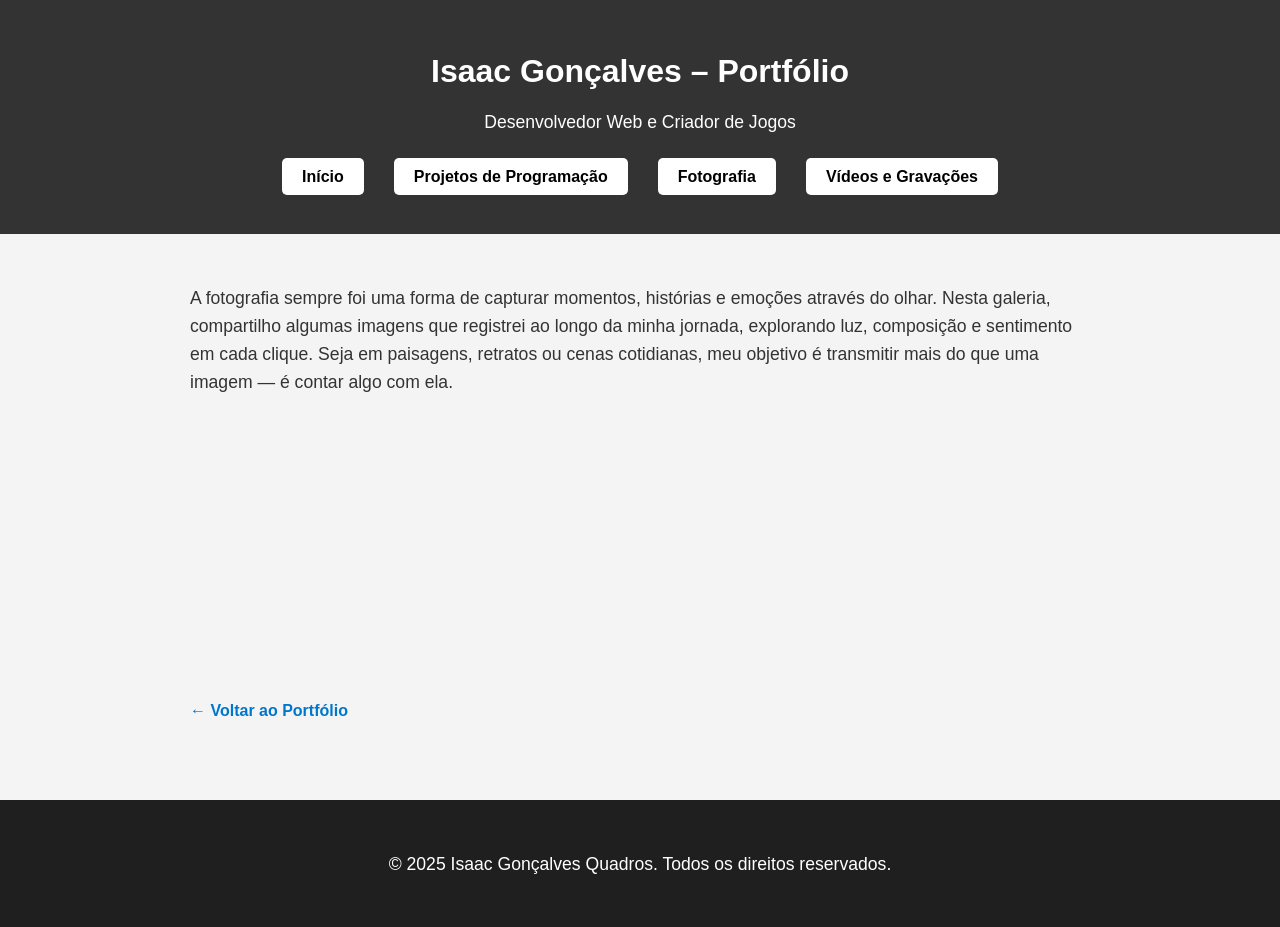
==== html/fotos.html @ 185bc7bd "Add files via upload" ====
<!DOCTYPE html>
<html lang="pt-BR">
  <head>
    <meta charset="UTF-8" />
    <meta name="viewport" content="width=device-width, initial-scale=1.0" />
    <title>Portfólio de Isaac Gonçalves Quadros</title>
    <style>
      body {
        font-family: "Segoe UI", sans-serif;
        background-color: #f4f4f4;
        color: #333;
        margin: 0;
        padding: 0;
      }
      header {
        background-color: #333;
        color: #fff;
        padding: 2rem;
        text-align: center;
      }
      nav ul {
        list-style: none;
        display: flex;
        justify-content: center;
        gap: 30px;
        padding: 0;
        margin-top: 2rem;
      }

      nav ul li {
        display: inline;
      }

      nav a {
        text-decoration: none;
        color: #000000;
        background-color: #ffffff;
        font-weight: bold;
        padding: 10px 20px;
        border-radius: 5px;
        transition: background-color 0.3s ease;
      }

      nav a:hover {
        background-color: #353636;
        color: #ffffff;
        font-weight: bold;
      }

      section {
        max-width: 900px;
        margin: 2rem auto;
        padding: 1rem;
        background: #fff;
        border-radius: 10px;
        box-shadow: 0 0 10px rgba(0, 0, 0, 0.1);
      }
      h2 {
        color: #444;
        border-bottom: 2px solid #ccc;
        padding-bottom: 0.5rem;
      }
      .projeto {
        margin-bottom: 2rem;
      }
      .projeto h3 {
        margin-bottom: 0.3rem;
      }
      .projeto p {
        margin-top: 0;
      }
      main {
        max-width: 900px;
        margin: auto;
        padding: 2rem;
      }

      h1 {
        font-size: 2rem;
        margin-bottom: 1rem;
      }

      .galeria {
        display: flex;
        flex-wrap: wrap;
        gap: 1rem;
      }

      .galeria img {
        width: 100%;
        max-width: 420px;
        max-height: 280px;
        border-radius: 10px;
        box-shadow: 0 4px 8px rgba(0, 0, 0, 0.1);
      }

      p {
        font-size: 1.1rem;
        line-height: 1.6;
      }

      a.voltar {
        display: inline-block;
        margin-top: 2rem;
        text-decoration: none;
        color: #0077cc;
        font-weight: bold;
      }

      .foto-ampliavel {
        max-width: 100%;
        cursor: pointer;
        border-radius: 8px;
        transition: transform 0.2s ease;
      }

      .foto-ampliavel:hover {
        transform: scale(1.03);
      }

      #overlay {
        display: none;
        position: fixed;
        top: 0;
        left: 0;
        width: 100vw;
        height: 100vh;
        background-color: rgba(0, 0, 0, 0.9);
        justify-content: center;
        align-items: center;
        z-index: 9999;
      }

      #overlay img {
        max-width: 90%;
        max-height: 90%;
        border-radius: 10px;
        box-shadow: 0 0 20px rgba(0, 0, 0, 0.5);
        cursor: pointer;
      }

      footer {
        text-align: center;
        padding: 2rem;
        background-color: #1f1f1f;
        color: white;
        margin-top: 3rem;
      }
      a {
        color: #0077cc;
        text-decoration: none;
      }
    </style>
  </head>
  <body>
    <header>
      <h1>Isaac Gonçalves – Portfólio</h1>
      <p>Desenvolvedor Web e Criador de Jogos</p>
      <nav>
        <ul>
          <li><a href="../index.html">Início</a></li>
          <li><a href="./projetos.html">Projetos de Programação</a></li>
          <li><a href="./fotos.html">Fotografia</a></li>
          <li><a href="./videos.html">Vídeos e Gravações</a></li>
        </ul>
      </nav>
    </header>

    <main>
      <p>
        A fotografia sempre foi uma forma de capturar momentos, histórias e
        emoções através do olhar. Nesta galeria, compartilho algumas imagens que
        registrei ao longo da minha jornada, explorando luz, composição e
        sentimento em cada clique. Seja em paisagens, retratos ou cenas
        cotidianas, meu objetivo é transmitir mais do que uma imagem — é contar
        algo com ela.
      </p>

      <div class="galeria">
        <img src="../img/tlu_1.png" alt="" class="foto-ampliavel" />
        <img src="../img/tlu_2.png" alt="" class="foto-ampliavel" />
        <img src="../img/tlu_3.png" alt="" class="foto-ampliavel" />
        <img src="../img/tlu_4.png" alt="" class="foto-ampliavel" />
        <img src="../img/tlu_5.png" alt="" class="foto-ampliavel" />
        <img src="../img/tlu_6.png" alt="" class="foto-ampliavel" />
        <img src="../img/tlu_7.png" alt="" class="foto-ampliavel" />
        <img src="../img/tlu_8.png" alt="" class="foto-ampliavel" />
        <img src="../img/tlu_9.png" alt="" class="foto-ampliavel" />
        <img src="../img/tlu_10.png" alt="" class="foto-ampliavel" />
        <img src="../img/tlu_11.png" alt="" class="foto-ampliavel" />
        <img src="../img/tlu_12.png" alt="" class="foto-ampliavel" />
        <img src="../img/livre_1.png" alt="" class="foto-ampliavel" />
        <img src="../img/livre_2.jpg" alt="" class="foto-ampliavel" />
        <img src="../img/livre_3.jpg" alt="" class="foto-ampliavel" />
        <img src="../img/livre_4.jpg" alt="" class="foto-ampliavel" />
        <img src="../img/livre_5.jpg" alt="" class="foto-ampliavel" />
        <img src="../img/livre_6.jpg" alt="" class="foto-ampliavel" />
        <img src="../img/zumbi_1.png" alt="" class="foto-ampliavel" />
        <img src="../img/zumbi_2.png" alt="" class="foto-ampliavel" />
        <img src="../img/geral_ 1.jpeg" alt="" class="foto-ampliavel" />
        <img src="../img/geral_ 2.jpeg" alt="" class="foto-ampliavel" />
        <img src="../img/geral_ 3.jpeg" alt="" class="foto-ampliavel" />
        <img src="../img/geral_ 4.jpeg" alt="" class="foto-ampliavel" />
        <img src="../img/geral_ 5.jpeg" alt="" class="foto-ampliavel" />
        <img src="../img/geral_ 6.jpeg" alt="" class="foto-ampliavel" />
        <img src="../img/geral_ 7.jpeg" alt="" class="foto-ampliavel" />
        <img src="../img/geral_ 8.jpeg" alt="" class="foto-ampliavel" />
        <img src="../img/geral_ 9.jpeg" alt="" class="foto-ampliavel" />
        <img src="../img/geral_ 10.jpeg" alt="" class="foto-ampliavel" />
        <img src="../img/geral_ 11.jpeg" alt="" class="foto-ampliavel" />
        <img src="../img/geral_ 12.jpeg" alt="" class="foto-ampliavel" />
        <img src="../img/geral_ 13.jpeg" alt="" class="foto-ampliavel" />
        <img src="../img/geral_ 14.jpeg" alt="" class="foto-ampliavel" />
      </div>

      <a class="voltar" href="../index.html">&larr; Voltar ao Portfólio</a>
    </main>

    <footer>
      <p>© 2025 Isaac Gonçalves Quadros. Todos os direitos reservados.</p>
    </footer>

    <div id="overlay">
      <img src="" alt="Imagem Ampliada" />
    </div>

    <script>
      const imagens = document.querySelectorAll(".foto-ampliavel");
      const overlay = document.getElementById("overlay");
      const imagemAmpliada = overlay.querySelector("img");

      imagens.forEach((img) => {
        img.addEventListener("click", () => {
          imagemAmpliada.src = img.src;
          overlay.style.display = "flex";
        });
      });

      overlay.addEventListener("click", () => {
        overlay.style.display = "none";
      });
    </script>
  </body>
</html>
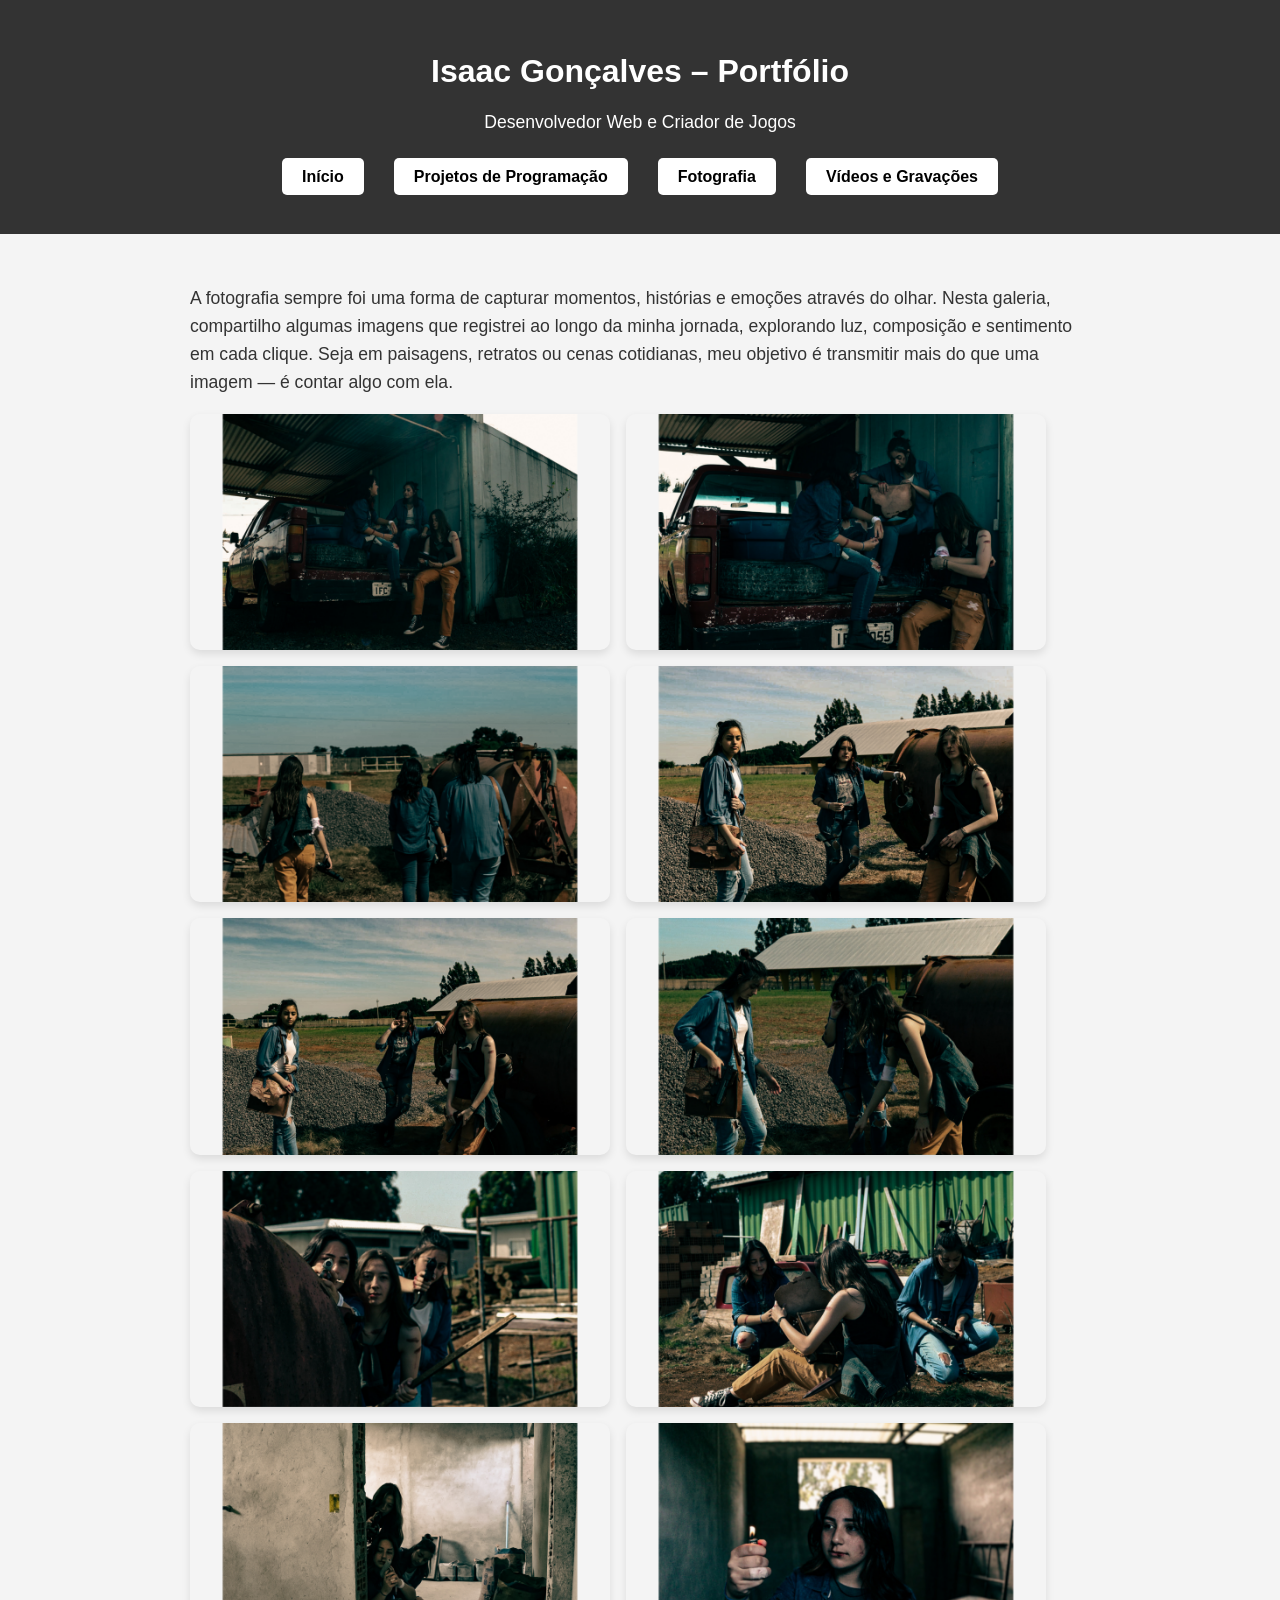
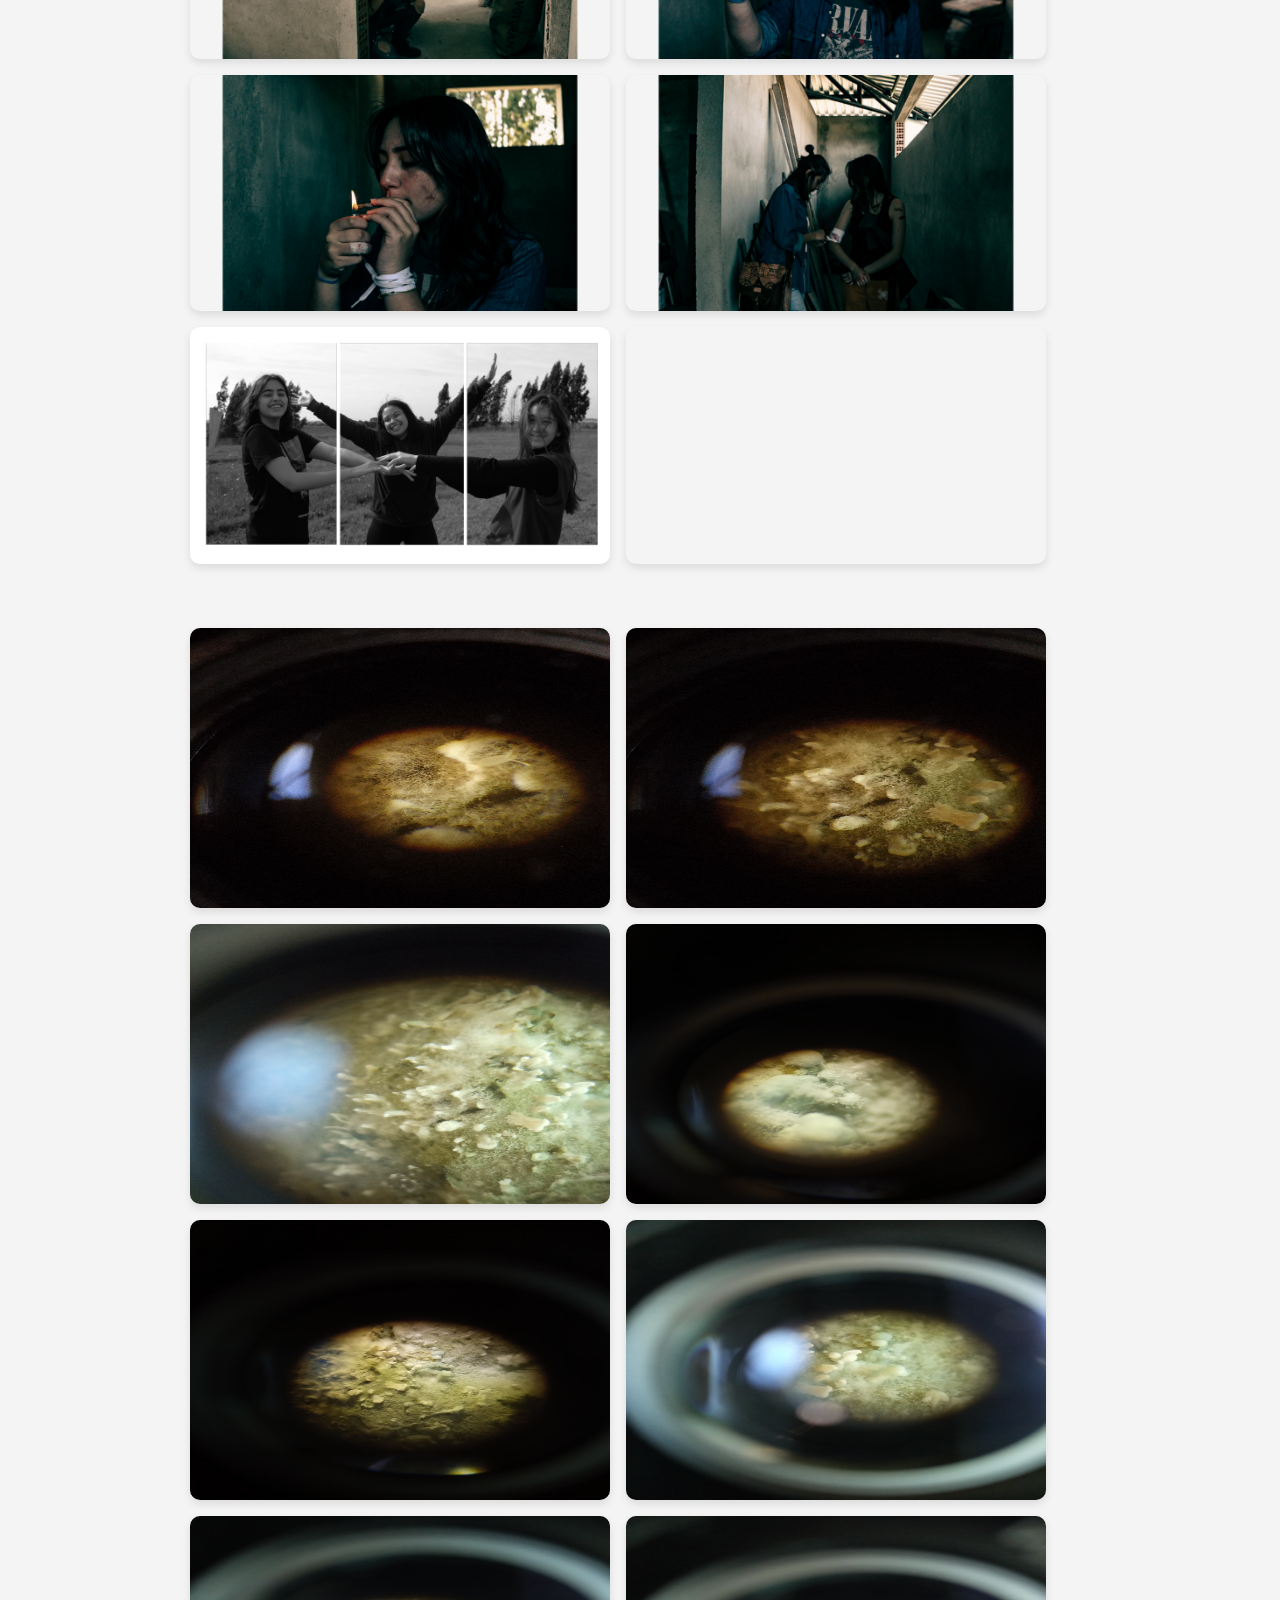
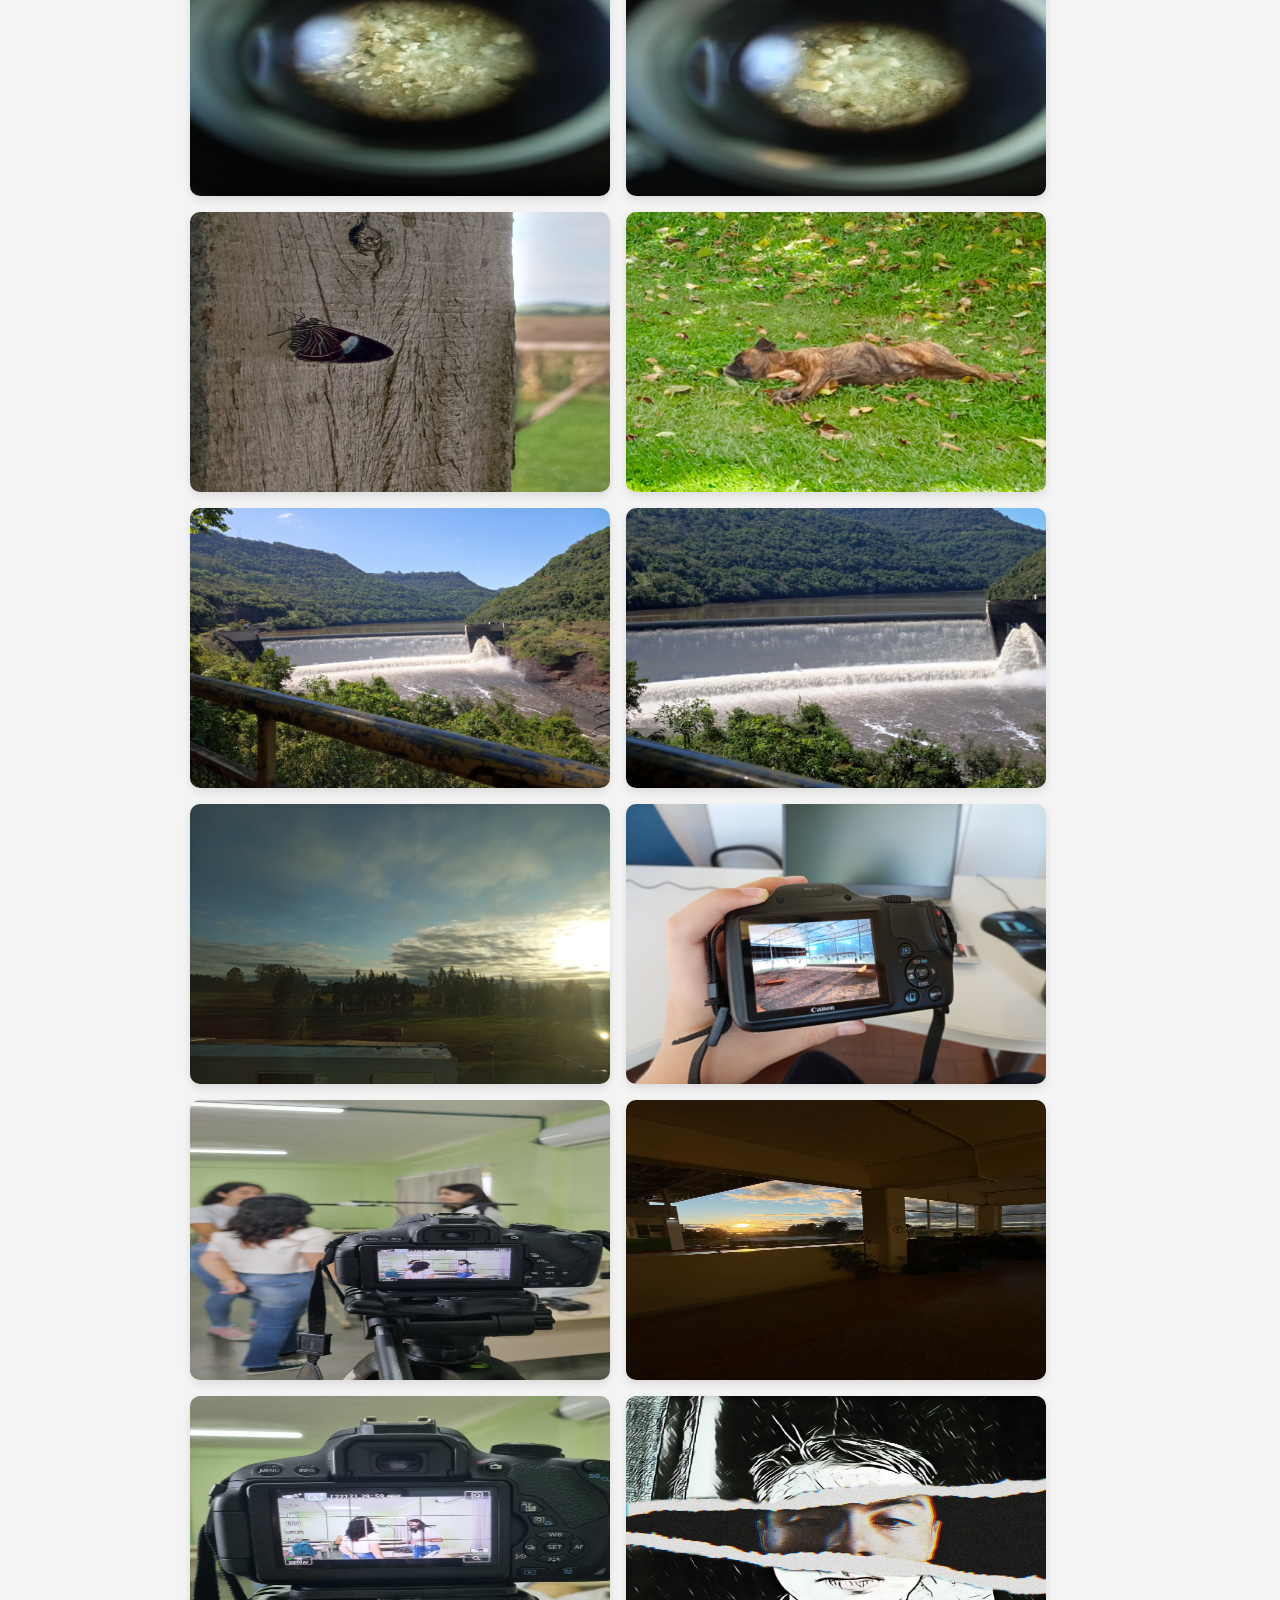
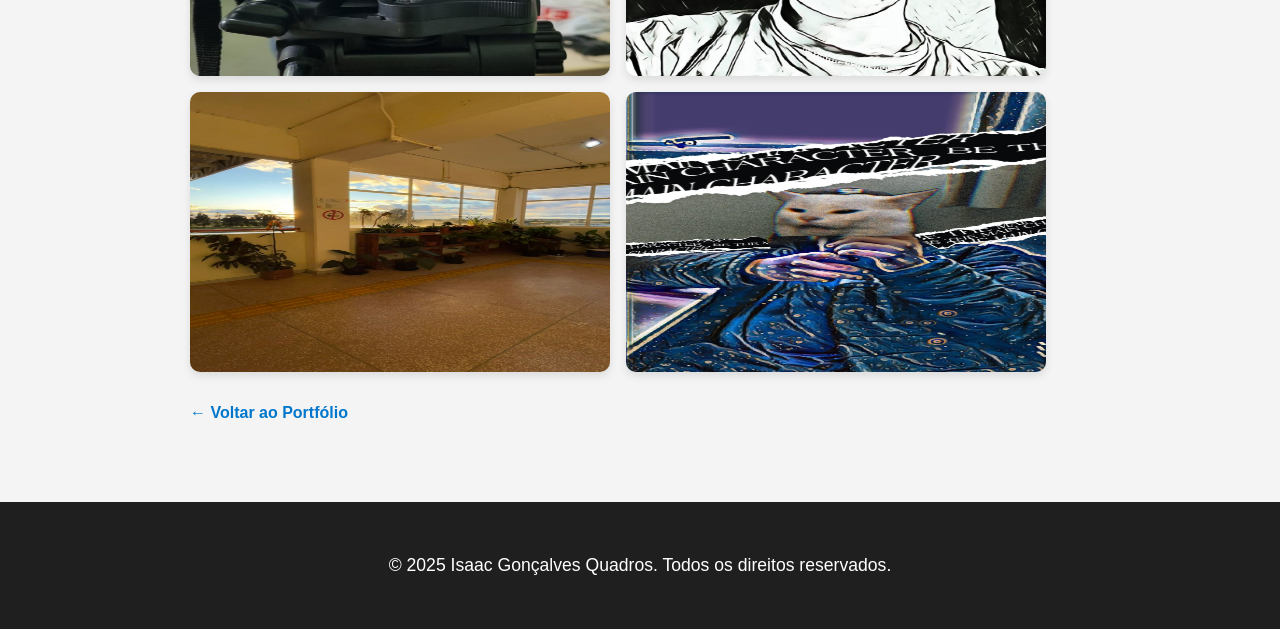
==== commit 1ea3ebcf: "Add files via upload" ====
--- a/html/fotos.html
+++ b/html/fotos.html
@@ -211,6 +211,12 @@
         <img src="../img/geral_ 12.jpeg" alt="" class="foto-ampliavel" />
         <img src="../img/geral_ 13.jpeg" alt="" class="foto-ampliavel" />
         <img src="../img/geral_ 14.jpeg" alt="" class="foto-ampliavel" />
+        <img src="../img/vert_1.jpeg" alt="" class="foto-ampliavel" />
+        <img src="../img/vert_2.jpeg" alt="" class="foto-ampliavel" />
+        <img src="../img/vert_3.jpeg" alt="" class="foto-ampliavel" />
+        <img src="../img/vert_4.jpeg" alt="" class="foto-ampliavel" />
+        <img src="../img/vert_5.jpeg" alt="" class="foto-ampliavel" />
+        <img src="../img/vert_6.jpeg" alt="" class="foto-ampliavel" />
       </div>
 
       <a class="voltar" href="../index.html">&larr; Voltar ao Portfólio</a>
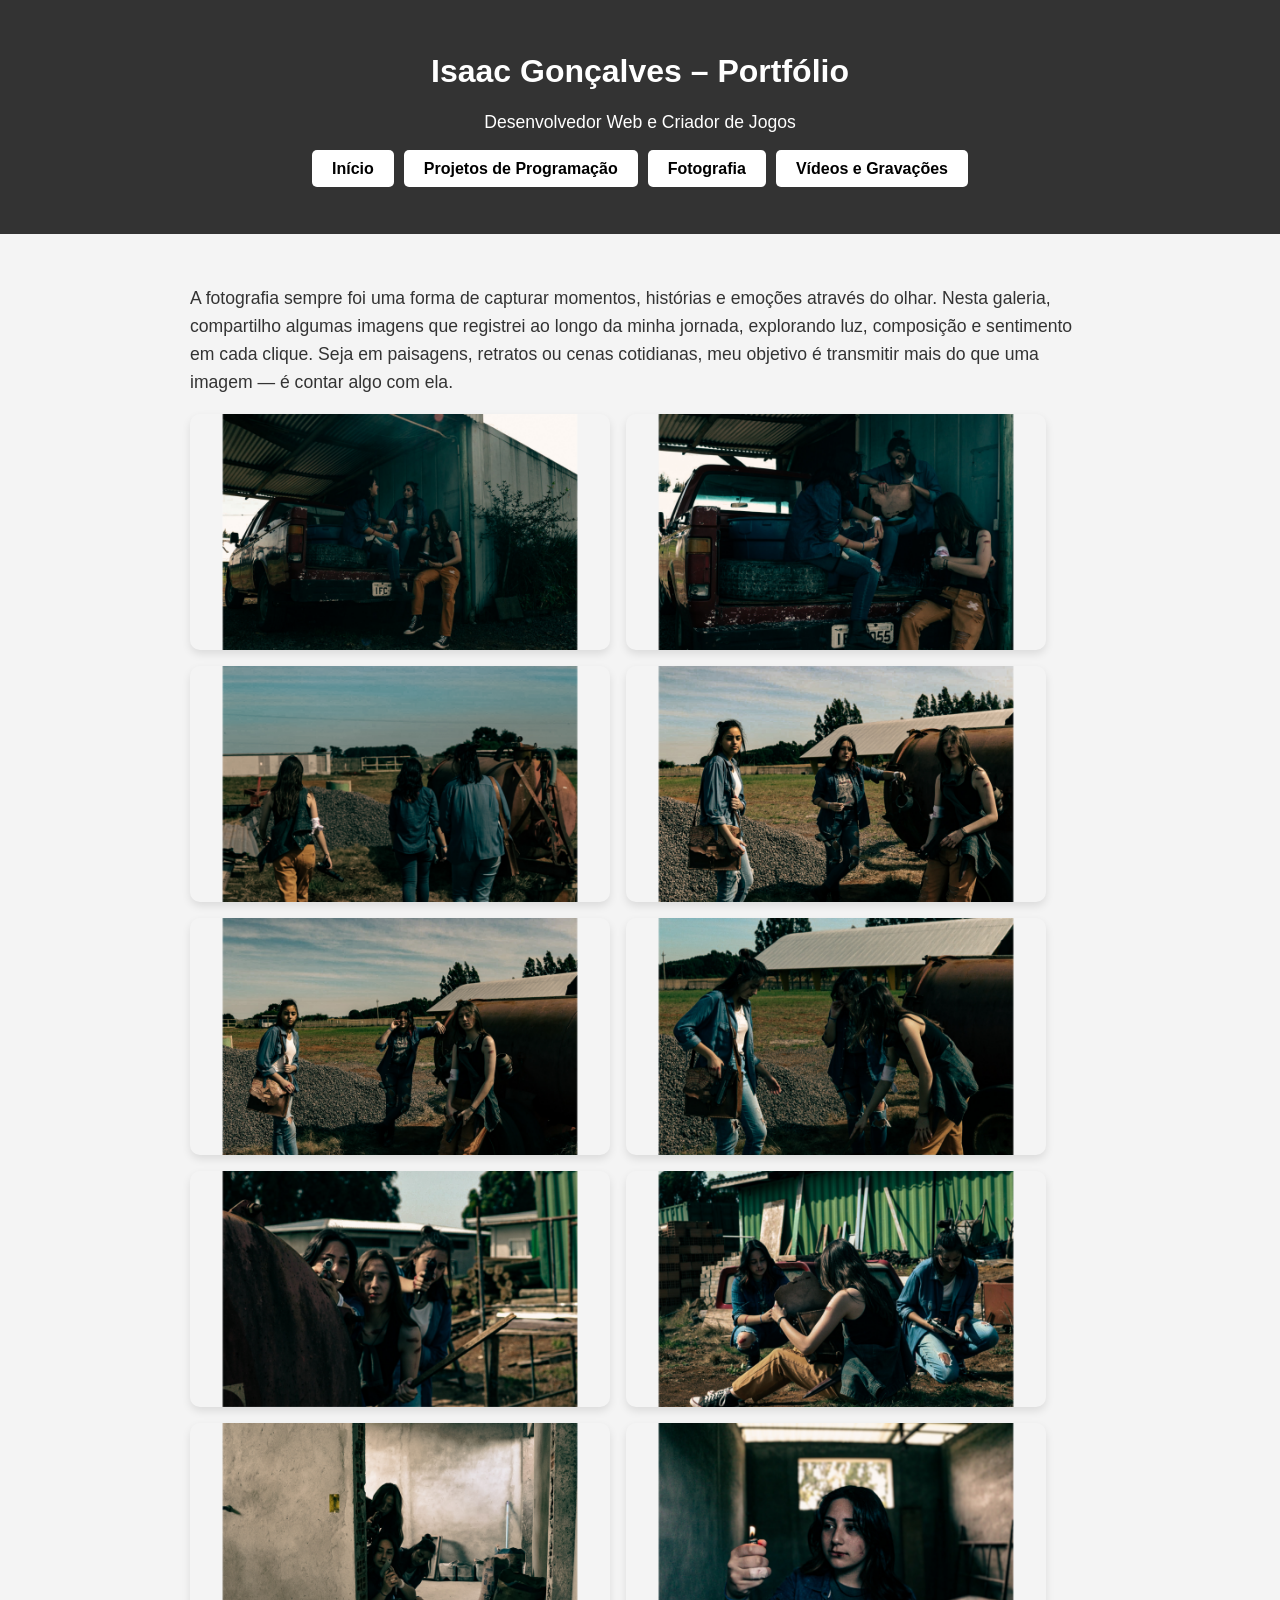
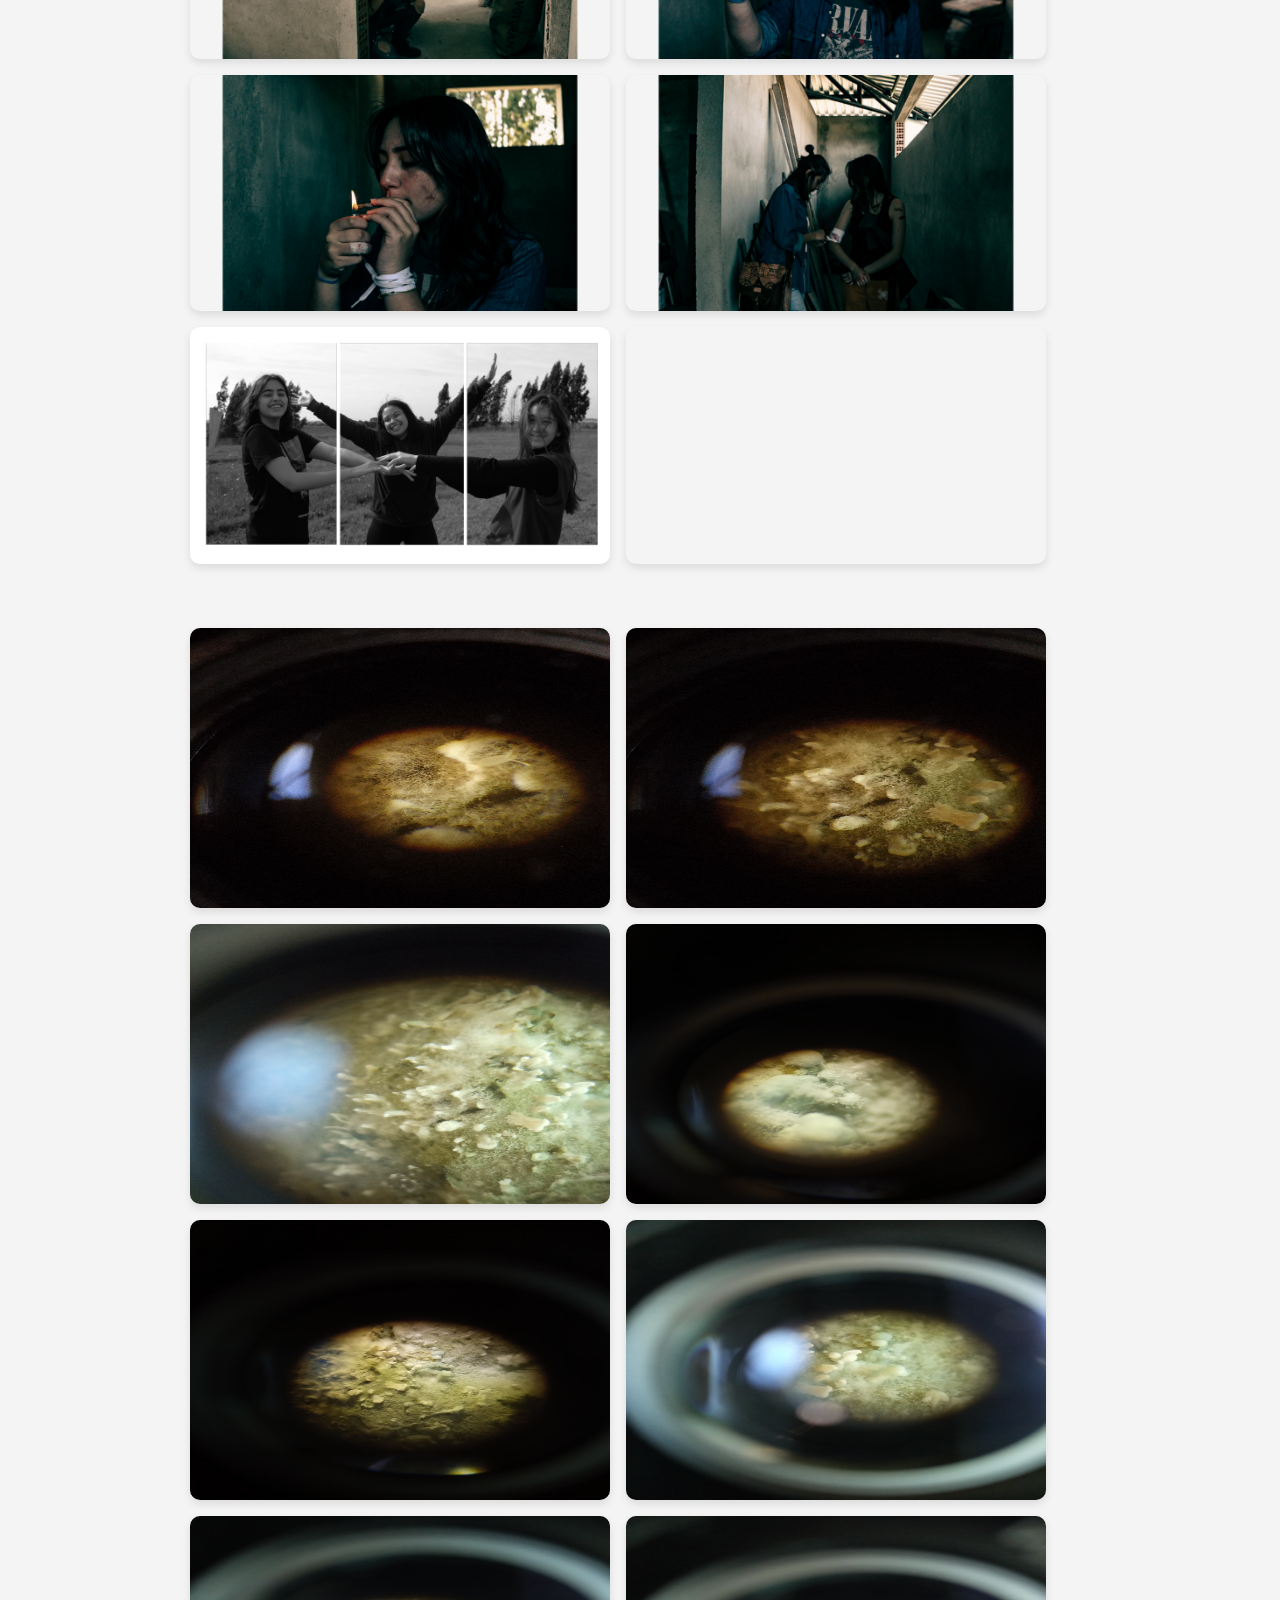
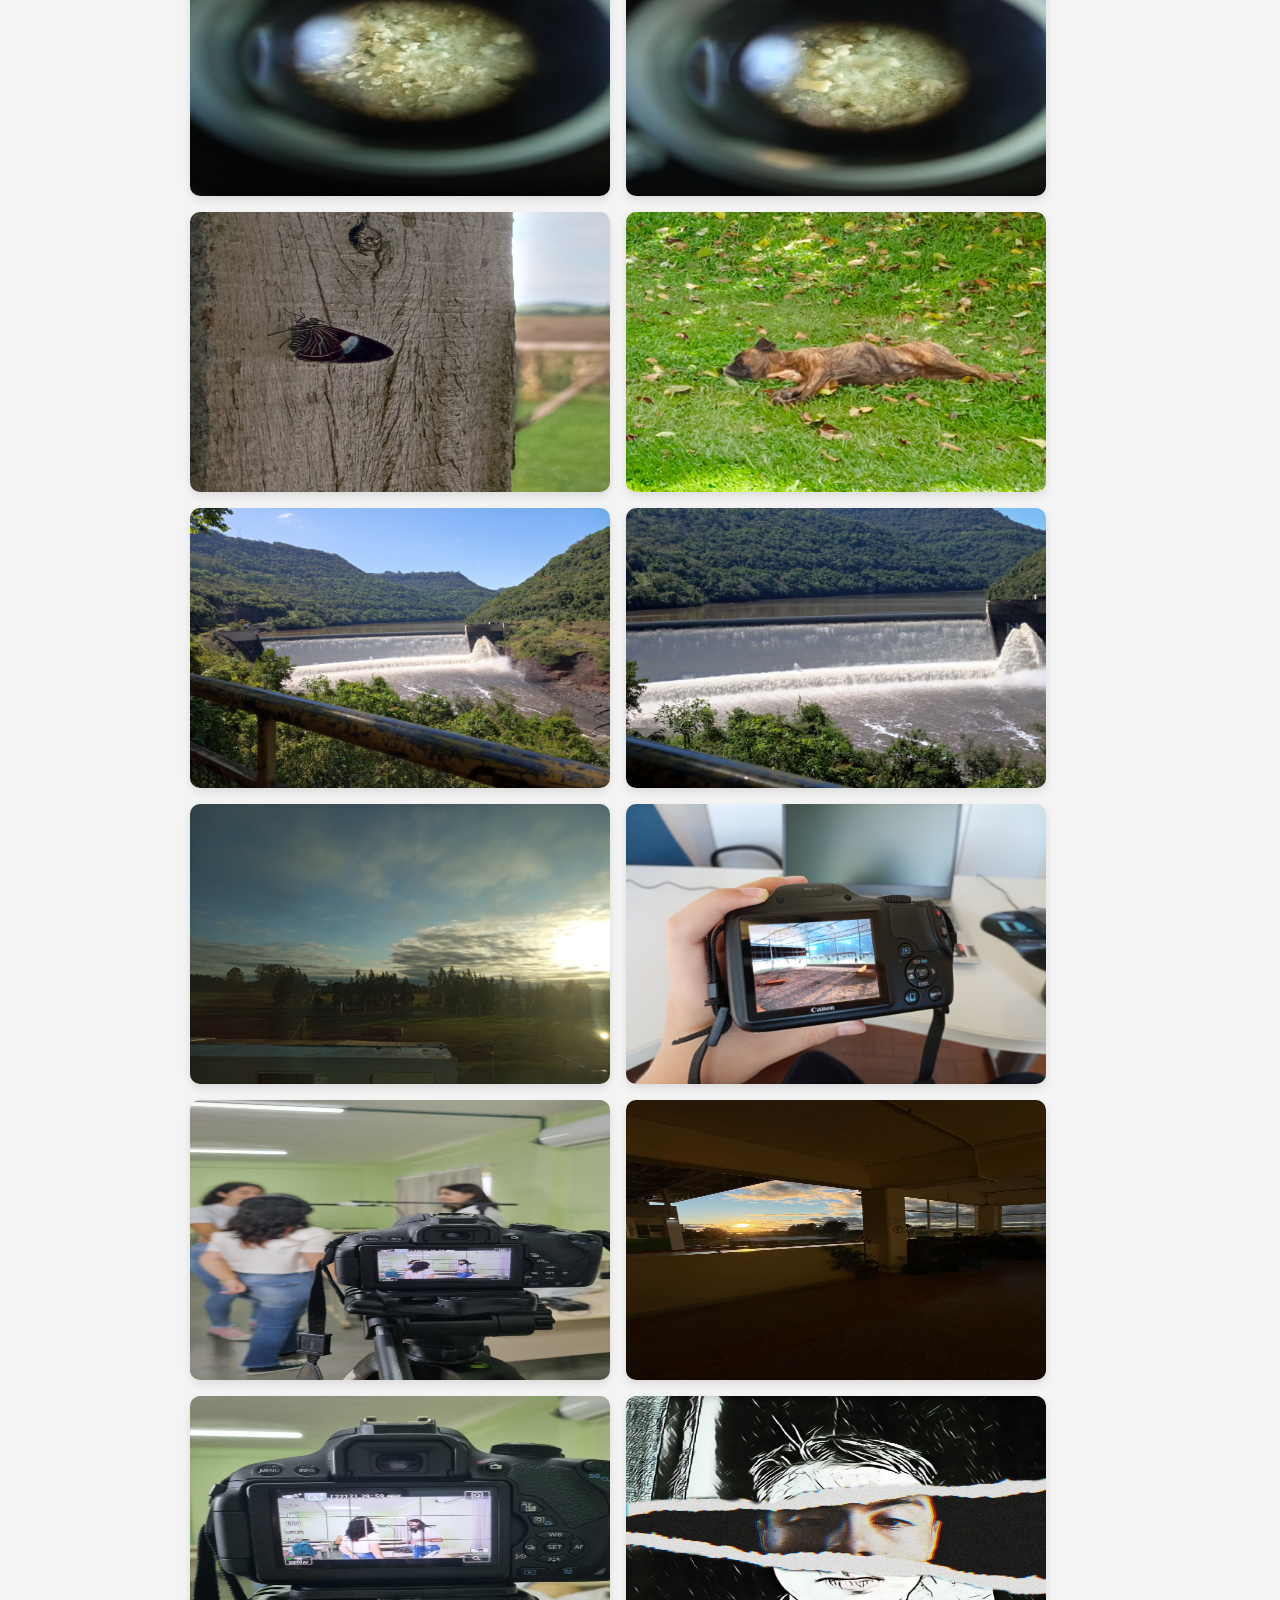
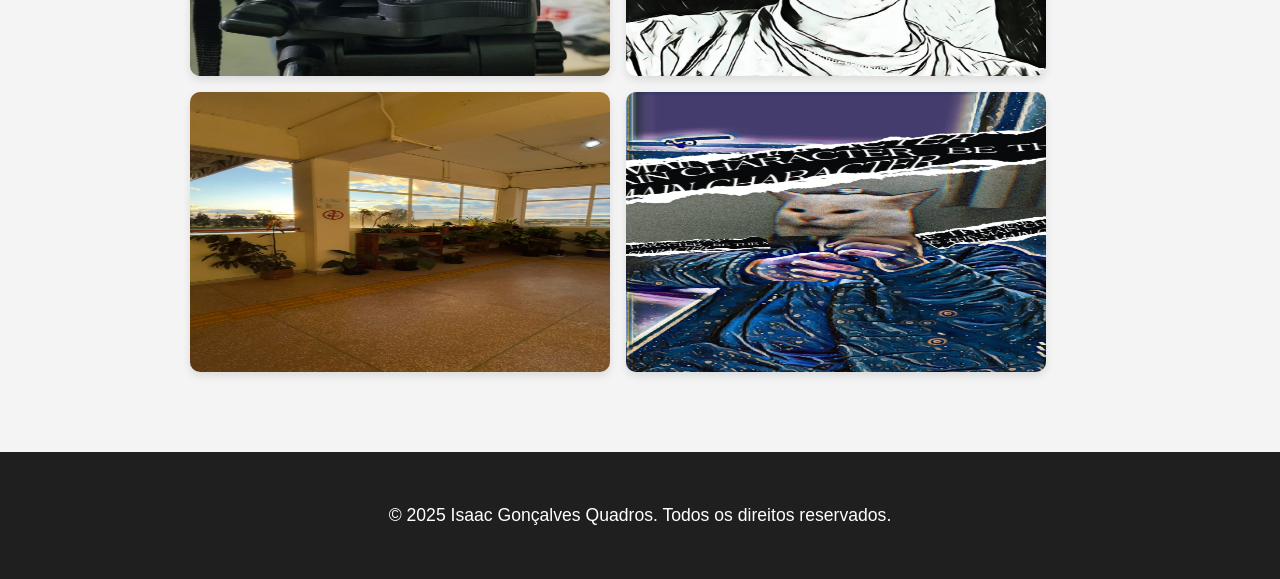
==== commit 7443f143: "Add files via upload" ====
--- a/html/fotos.html
+++ b/html/fotos.html
@@ -11,6 +11,7 @@
         color: #333;
         margin: 0;
         padding: 0;
+        overflow-x: hidden;
       }
       header {
         background-color: #333;
@@ -21,10 +22,12 @@
       nav ul {
         list-style: none;
         display: flex;
+        flex-wrap: wrap;
         justify-content: center;
-        gap: 30px;
+        gap: 10px;
         padding: 0;
-        margin-top: 2rem;
+        margin: 1.5rem auto;
+        max-width: 100%;
       }
 
       nav ul li {
@@ -149,6 +152,30 @@
       a {
         color: #0077cc;
         text-decoration: none;
+      }
+
+      @media (max-width: 600px) {
+        nav ul {
+          flex-direction: column;
+          align-items: center;
+          gap: 10px;
+        }
+
+        nav a {
+          display: block;
+          width: 90%;
+          text-align: center;
+          padding: 12px;
+        }
+
+        header {
+          padding: 1.5rem 1rem;
+        }
+
+        section {
+          margin: 1rem;
+          padding: 1rem;
+        }
       }
     </style>
   </head>
@@ -218,8 +245,6 @@
         <img src="../img/vert_5.jpeg" alt="" class="foto-ampliavel" />
         <img src="../img/vert_6.jpeg" alt="" class="foto-ampliavel" />
       </div>
-
-      <a class="voltar" href="../index.html">&larr; Voltar ao Portfólio</a>
     </main>
 
     <footer>
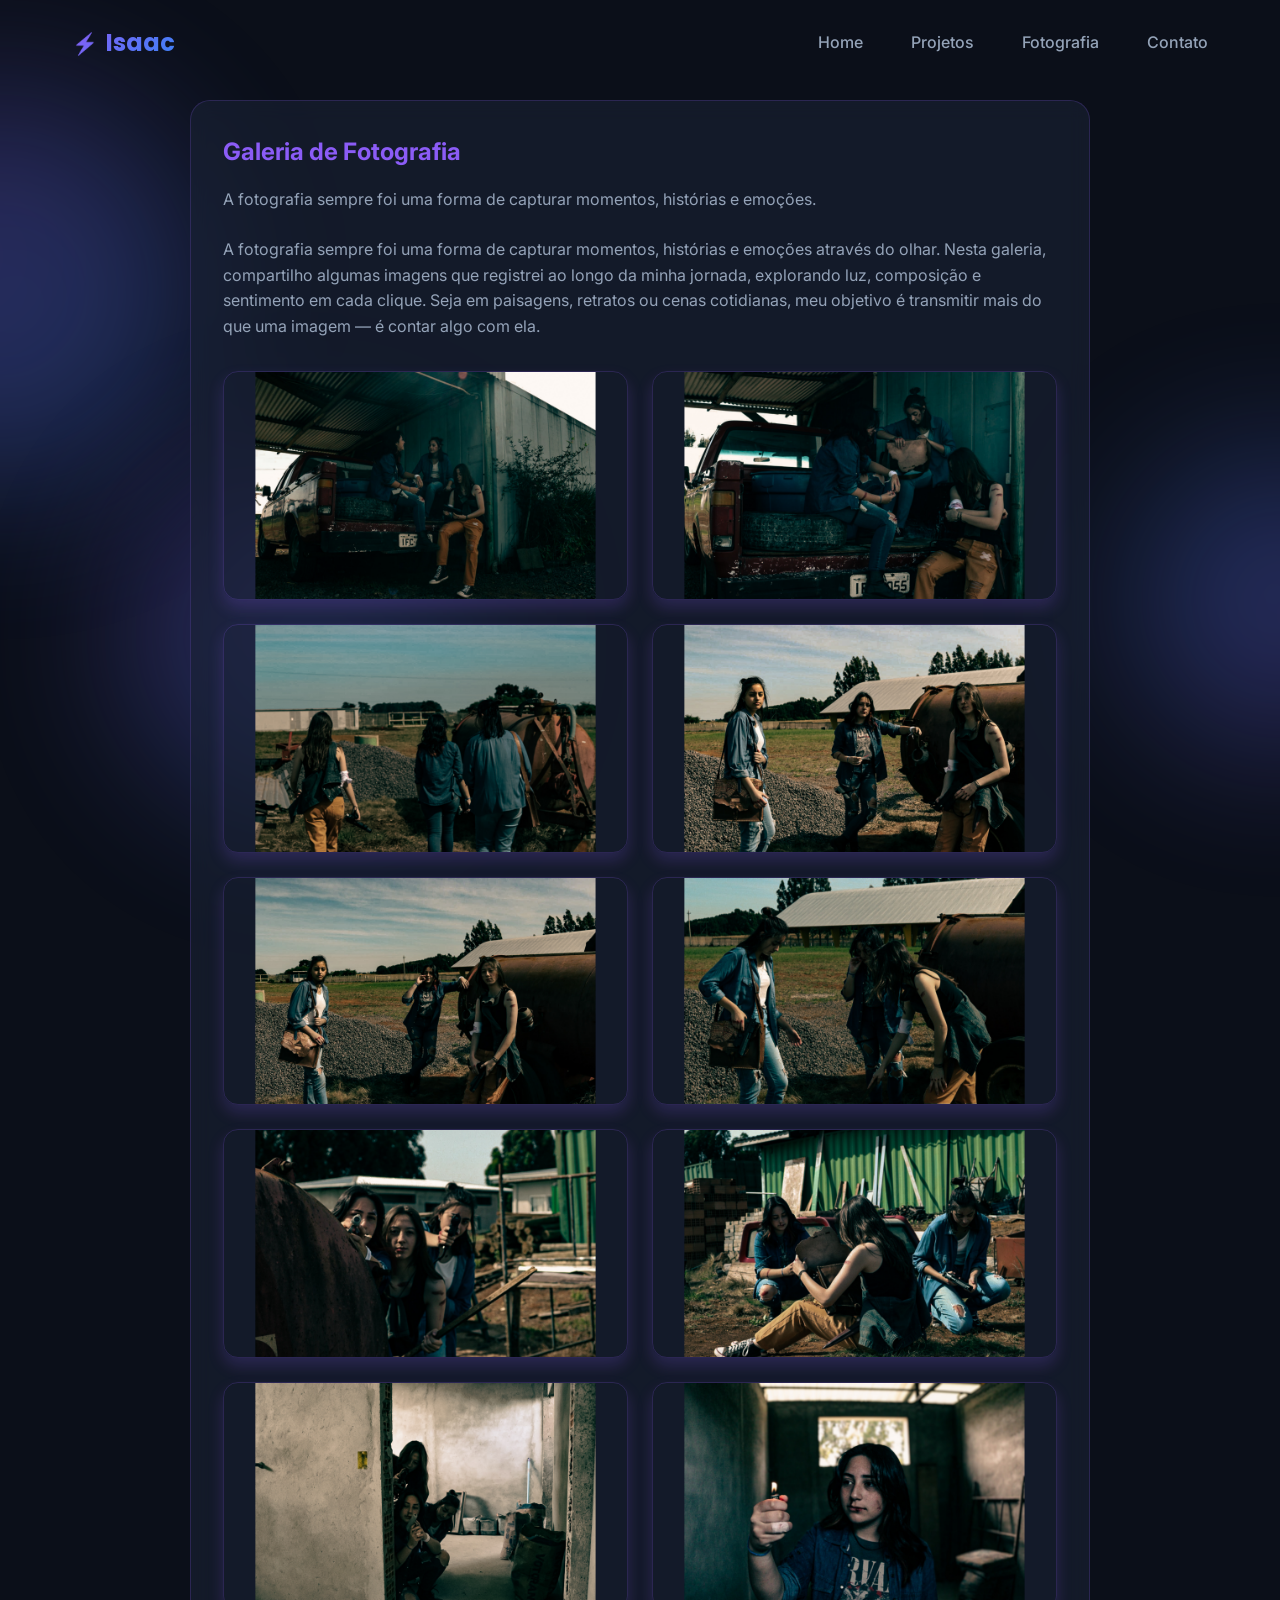
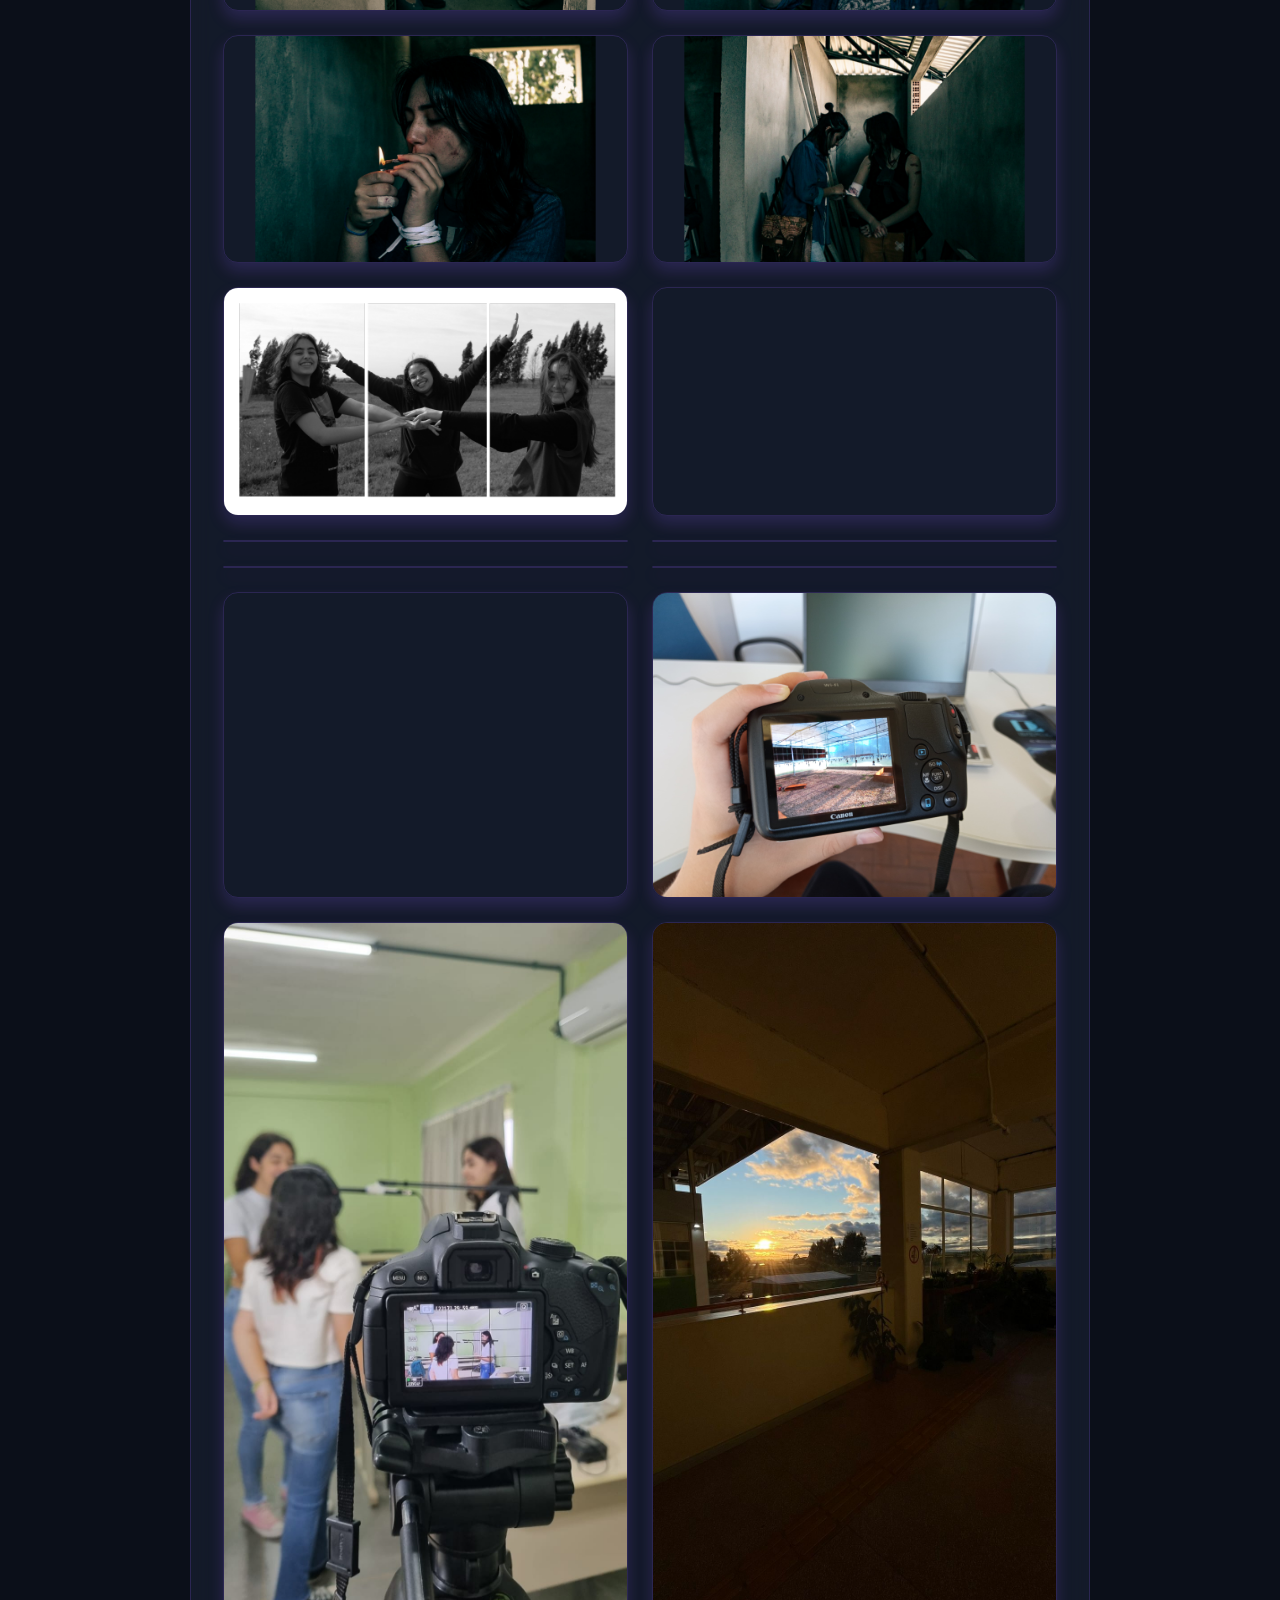
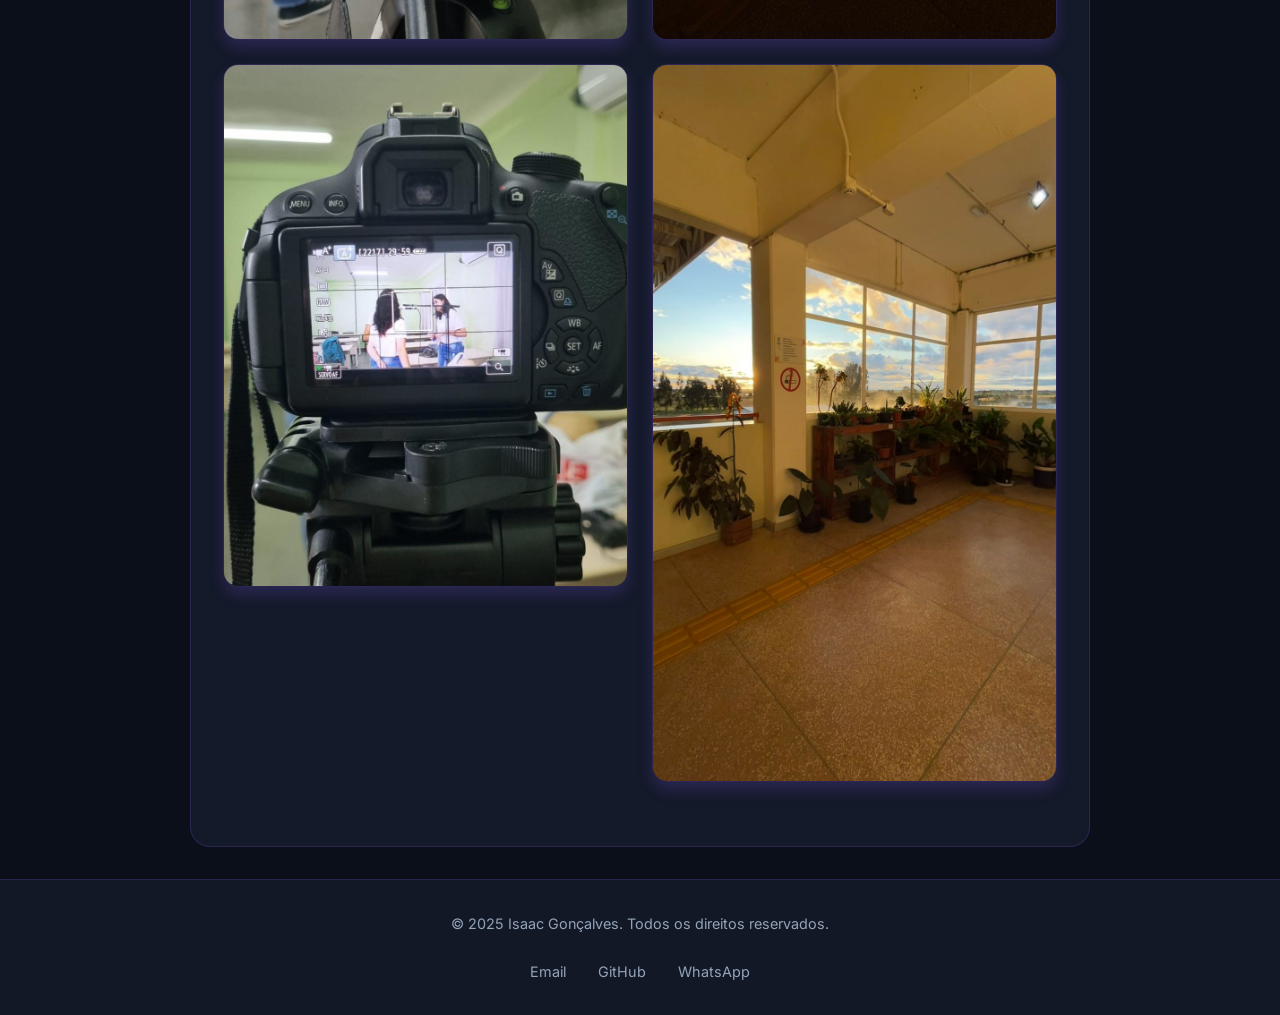
==== commit f27f7427: "Corrigindo estrutura" ====
--- a/html/fotos.html
+++ b/html/fotos.html
@@ -1,275 +1,118 @@
-<!DOCTYPE html>
-<html lang="pt-BR">
-  <head>
-    <meta charset="UTF-8" />
-    <meta name="viewport" content="width=device-width, initial-scale=1.0" />
-    <title>Portfólio de Isaac Gonçalves Quadros</title>
-    <style>
-      body {
-        font-family: "Segoe UI", sans-serif;
-        background-color: #f4f4f4;
-        color: #333;
-        margin: 0;
-        padding: 0;
-        overflow-x: hidden;
-      }
-      header {
-        background-color: #333;
-        color: #fff;
-        padding: 2rem;
-        text-align: center;
-      }
-      nav ul {
-        list-style: none;
-        display: flex;
-        flex-wrap: wrap;
-        justify-content: center;
-        gap: 10px;
-        padding: 0;
-        margin: 1.5rem auto;
-        max-width: 100%;
-      }
-
-      nav ul li {
-        display: inline;
-      }
-
-      nav a {
-        text-decoration: none;
-        color: #000000;
-        background-color: #ffffff;
-        font-weight: bold;
-        padding: 10px 20px;
-        border-radius: 5px;
-        transition: background-color 0.3s ease;
-      }
-
-      nav a:hover {
-        background-color: #353636;
-        color: #ffffff;
-        font-weight: bold;
-      }
-
-      section {
-        max-width: 900px;
-        margin: 2rem auto;
-        padding: 1rem;
-        background: #fff;
-        border-radius: 10px;
-        box-shadow: 0 0 10px rgba(0, 0, 0, 0.1);
-      }
-      h2 {
-        color: #444;
-        border-bottom: 2px solid #ccc;
-        padding-bottom: 0.5rem;
-      }
-      .projeto {
-        margin-bottom: 2rem;
-      }
-      .projeto h3 {
-        margin-bottom: 0.3rem;
-      }
-      .projeto p {
-        margin-top: 0;
-      }
-      main {
-        max-width: 900px;
-        margin: auto;
-        padding: 2rem;
-      }
-
-      h1 {
-        font-size: 2rem;
-        margin-bottom: 1rem;
-      }
-
-      .galeria {
-        display: flex;
-        flex-wrap: wrap;
-        gap: 1rem;
-      }
-
-      .galeria img {
-        width: 100%;
-        max-width: 420px;
-        max-height: 280px;
-        border-radius: 10px;
-        box-shadow: 0 4px 8px rgba(0, 0, 0, 0.1);
-      }
-
-      p {
-        font-size: 1.1rem;
-        line-height: 1.6;
-      }
-
-      a.voltar {
-        display: inline-block;
-        margin-top: 2rem;
-        text-decoration: none;
-        color: #0077cc;
-        font-weight: bold;
-      }
-
-      .foto-ampliavel {
-        max-width: 100%;
-        cursor: pointer;
-        border-radius: 8px;
-        transition: transform 0.2s ease;
-      }
-
-      .foto-ampliavel:hover {
-        transform: scale(1.03);
-      }
-
-      #overlay {
-        display: none;
-        position: fixed;
-        top: 0;
-        left: 0;
-        width: 100vw;
-        height: 100vh;
-        background-color: rgba(0, 0, 0, 0.9);
-        justify-content: center;
-        align-items: center;
-        z-index: 9999;
-      }
-
-      #overlay img {
-        max-width: 90%;
-        max-height: 90%;
-        border-radius: 10px;
-        box-shadow: 0 0 20px rgba(0, 0, 0, 0.5);
-        cursor: pointer;
-      }
-
-      footer {
-        text-align: center;
-        padding: 2rem;
-        background-color: #1f1f1f;
-        color: white;
-        margin-top: 3rem;
-      }
-      a {
-        color: #0077cc;
-        text-decoration: none;
-      }
-
-      @media (max-width: 600px) {
-        nav ul {
-          flex-direction: column;
-          align-items: center;
-          gap: 10px;
-        }
-
-        nav a {
-          display: block;
-          width: 90%;
-          text-align: center;
-          padding: 12px;
-        }
-
-        header {
-          padding: 1.5rem 1rem;
-        }
-
-        section {
-          margin: 1rem;
-          padding: 1rem;
-        }
-      }
-    </style>
-  </head>
-  <body>
-    <header>
-      <h1>Isaac Gonçalves – Portfólio</h1>
-      <p>Desenvolvedor Web e Criador de Jogos</p>
-      <nav>
-        <ul>
-          <li><a href="../index.html">Início</a></li>
-          <li><a href="./projetos.html">Projetos de Programação</a></li>
-          <li><a href="./fotos.html">Fotografia</a></li>
-          <li><a href="./videos.html">Vídeos e Gravações</a></li>
-        </ul>
-      </nav>
-    </header>
-
-    <main>
-      <p>
-        A fotografia sempre foi uma forma de capturar momentos, histórias e
-        emoções através do olhar. Nesta galeria, compartilho algumas imagens que
-        registrei ao longo da minha jornada, explorando luz, composição e
-        sentimento em cada clique. Seja em paisagens, retratos ou cenas
-        cotidianas, meu objetivo é transmitir mais do que uma imagem — é contar
-        algo com ela.
-      </p>
-
-      <div class="galeria">
-        <img src="../img/tlu_1.png" alt="" class="foto-ampliavel" />
-        <img src="../img/tlu_2.png" alt="" class="foto-ampliavel" />
-        <img src="../img/tlu_3.png" alt="" class="foto-ampliavel" />
-        <img src="../img/tlu_4.png" alt="" class="foto-ampliavel" />
-        <img src="../img/tlu_5.png" alt="" class="foto-ampliavel" />
-        <img src="../img/tlu_6.png" alt="" class="foto-ampliavel" />
-        <img src="../img/tlu_7.png" alt="" class="foto-ampliavel" />
-        <img src="../img/tlu_8.png" alt="" class="foto-ampliavel" />
-        <img src="../img/tlu_9.png" alt="" class="foto-ampliavel" />
-        <img src="../img/tlu_10.png" alt="" class="foto-ampliavel" />
-        <img src="../img/tlu_11.png" alt="" class="foto-ampliavel" />
-        <img src="../img/tlu_12.png" alt="" class="foto-ampliavel" />
-        <img src="../img/livre_1.png" alt="" class="foto-ampliavel" />
-        <img src="../img/livre_2.jpg" alt="" class="foto-ampliavel" />
-        <img src="../img/livre_3.jpg" alt="" class="foto-ampliavel" />
-        <img src="../img/livre_4.jpg" alt="" class="foto-ampliavel" />
-        <img src="../img/livre_5.jpg" alt="" class="foto-ampliavel" />
-        <img src="../img/livre_6.jpg" alt="" class="foto-ampliavel" />
-        <img src="../img/zumbi_1.png" alt="" class="foto-ampliavel" />
-        <img src="../img/zumbi_2.png" alt="" class="foto-ampliavel" />
-        <img src="../img/geral_ 1.jpeg" alt="" class="foto-ampliavel" />
-        <img src="../img/geral_ 2.jpeg" alt="" class="foto-ampliavel" />
-        <img src="../img/geral_ 3.jpeg" alt="" class="foto-ampliavel" />
-        <img src="../img/geral_ 4.jpeg" alt="" class="foto-ampliavel" />
-        <img src="../img/geral_ 5.jpeg" alt="" class="foto-ampliavel" />
-        <img src="../img/geral_ 6.jpeg" alt="" class="foto-ampliavel" />
-        <img src="../img/geral_ 7.jpeg" alt="" class="foto-ampliavel" />
-        <img src="../img/geral_ 8.jpeg" alt="" class="foto-ampliavel" />
-        <img src="../img/geral_ 9.jpeg" alt="" class="foto-ampliavel" />
-        <img src="../img/geral_ 10.jpeg" alt="" class="foto-ampliavel" />
-        <img src="../img/geral_ 11.jpeg" alt="" class="foto-ampliavel" />
-        <img src="../img/geral_ 12.jpeg" alt="" class="foto-ampliavel" />
-        <img src="../img/geral_ 13.jpeg" alt="" class="foto-ampliavel" />
-        <img src="../img/geral_ 14.jpeg" alt="" class="foto-ampliavel" />
-        <img src="../img/vert_1.jpeg" alt="" class="foto-ampliavel" />
-        <img src="../img/vert_2.jpeg" alt="" class="foto-ampliavel" />
-        <img src="../img/vert_3.jpeg" alt="" class="foto-ampliavel" />
-        <img src="../img/vert_4.jpeg" alt="" class="foto-ampliavel" />
-        <img src="../img/vert_5.jpeg" alt="" class="foto-ampliavel" />
-        <img src="../img/vert_6.jpeg" alt="" class="foto-ampliavel" />
-      </div>
-    </main>
-
-    <footer>
-      <p>© 2025 Isaac Gonçalves Quadros. Todos os direitos reservados.</p>
-    </footer>
-
-    <div id="overlay">
-      <img src="" alt="Imagem Ampliada" />
-    </div>
-
-    <script>
-      const imagens = document.querySelectorAll(".foto-ampliavel");
-      const overlay = document.getElementById("overlay");
-      const imagemAmpliada = overlay.querySelector("img");
-
-      imagens.forEach((img) => {
-        img.addEventListener("click", () => {
-          imagemAmpliada.src = img.src;
-          overlay.style.display = "flex";
-        });
-      });
-
-      overlay.addEventListener("click", () => {
-        overlay.style.display = "none";
-      });
-    </script>
-  </body>
-</html>
+<!DOCTYPE html>
+<html lang="pt-BR">
+  <head>
+    <meta charset="UTF-8" />
+    <meta name="viewport" content="width=device-width, initial-scale=1.0" />
+    <title>Portfólio de Isaac Gonçalves Quadros</title>
+    <link rel="stylesheet" href="../css/style.css" />
+    <link rel="preconnect" href="https://fonts.googleapis.com" />
+    <link rel="preconnect" href="https://fonts.gstatic.com" crossorigin />
+    <link
+      href="https://fonts.googleapis.com/css2?family=Poppins:wght@600;700;800&family=Inter:wght@400;500;600&display=swap"
+      rel="stylesheet"
+    />
+  </head>
+  <body>
+    <!-- NAVBAR -->
+    <nav class="navbar">
+      <div class="nav-container">
+        <div class="nav-brand">
+          <span class="brand-icon">⚡</span>
+          <span class="brand-text">Isaac</span>
+        </div>
+        <ul class="nav-links">
+          <li><a href="../index.html">Home</a></li>
+          <li><a href="./projetos.html">Projetos</a></li>
+          <li><a href="./fotos.html">Fotografia</a></li>
+          <li><a href="../index.html#contato">Contato</a></li>
+        </ul>
+      </div>
+    </nav>
+
+    <!-- BLUR ELEMENTS -->
+    <div class="blur blur-1"></div>
+    <div class="blur blur-2"></div>
+    <div class="blur blur-3"></div>
+
+    <!-- MAIN CONTENT -->
+    <main style="margin-top: 100px; position: relative; z-index: 1;">
+      <section class="content-section">
+        <h1 style="color: var(--color-neon); margin-bottom: 1rem;">Galeria de Fotografia</h1>
+        <p style="color: var(--text-secondary); margin-bottom: 1.5rem;">
+          A fotografia sempre foi uma forma de capturar momentos, histórias e emoções.
+        </p>
+
+        <p>
+          A fotografia sempre foi uma forma de capturar momentos, histórias e
+          emoções através do olhar. Nesta galeria, compartilho algumas imagens que
+          registrei ao longo da minha jornada, explorando luz, composição e
+          sentimento em cada clique. Seja em paisagens, retratos ou cenas
+          cotidianas, meu objetivo é transmitir mais do que uma imagem — é contar
+          algo com ela.
+        </p>
+
+        <div class="galeria">
+          <img src="../assets/tlu_1.png" alt="" class="foto-ampliavel" />
+          <img src="../assets/tlu_2.png" alt="" class="foto-ampliavel" />
+          <img src="../assets/tlu_3.png" alt="" class="foto-ampliavel" />
+          <img src="../assets/tlu_4.png" alt="" class="foto-ampliavel" />
+          <img src="../assets/tlu_5.png" alt="" class="foto-ampliavel" />
+          <img src="../assets/tlu_6.png" alt="" class="foto-ampliavel" />
+          <img src="../assets/tlu_7.png" alt="" class="foto-ampliavel" />
+          <img src="../assets/tlu_8.png" alt="" class="foto-ampliavel" />
+          <img src="../assets/tlu_9.png" alt="" class="foto-ampliavel" />
+          <img src="../assets/tlu_10.png" alt="" class="foto-ampliavel" />
+          <img src="../assets/tlu_11.png" alt="" class="foto-ampliavel" />
+          <img src="../assets/tlu_12.png" alt="" class="foto-ampliavel" />
+          <img src="../assets/livre_1.png" alt="" class="foto-ampliavel" />
+          <img src="../assets/livre_2.jpg" alt="" class="foto-ampliavel" />
+          <img src="../assets/livre_3.jpg" alt="" class="foto-ampliavel" />
+          <img src="../assets/livre_4.jpg" alt="" class="foto-ampliavel" />
+          <img src="../assets/livre_5.jpg" alt="" class="foto-ampliavel" />
+          <img src="../assets/livre_6.jpg" alt="" class="foto-ampliavel" />
+          <img src="../assets/zumbi_1.png" alt="" class="foto-ampliavel" />
+          <img src="../assets/geral_ 14.jpeg" alt="" class="foto-ampliavel" />
+          <img src="../assets/vert_1.jpeg" alt="" class="foto-ampliavel" />
+          <img src="../assets/vert_2.jpeg" alt="" class="foto-ampliavel" />
+          <img src="../assets/vert_3.jpeg" alt="" class="foto-ampliavel" />
+          <img src="../assets/vert_5.jpeg" alt="" class="foto-ampliavel" />
+        </div>
+      </section>
+    </main>
+
+    <!-- FOOTER -->
+    <footer class="footer">
+      <div class="footer-content">
+        <p>&copy; 2025 Isaac Gonçalves. Todos os direitos reservados.</p>
+        <div class="footer-links">
+          <a href="mailto:isaacgoncalves466@gmail.com">Email</a>
+          <a href="https://github.com/Isaac-GhostLolp" target="_blank">GitHub</a>
+          <a href="https://wa.me/5554999839223" target="_blank">WhatsApp</a>
+        </div>
+      </div>
+    </footer>
+
+    <div id="overlay">
+      <img src="" alt="Imagem Ampliada" />
+    </div>
+
+    <script src="../js/script.js"></script>
+    <script>
+      const imagens = document.querySelectorAll(".foto-ampliavel");
+      const overlay = document.getElementById("overlay");
+      const imagemAmpliada = overlay.querySelector("img");
+
+      imagens.forEach((img) => {
+        img.addEventListener("click", () => {
+          imagemAmpliada.src = img.src;
+          overlay.style.display = "flex";
+        });
+      });
+
+      overlay.addEventListener("click", () => {
+        overlay.style.display = "none";
+      });
+    </script>
+  </body>
+</html>
+
--- a/css/style.css
+++ b/css/style.css
@@ -0,0 +1,912 @@
+/* ===== PALETA DE CORES ===== */
+:root {
+  --bg-primary: #0b0f19;
+  --bg-secondary: #121826;
+  --bg-tertiary: #1a2235;
+  --color-neon: #8b5cf6;
+  --color-blue: #3b82f6;
+  --text-primary: #f8fafc;
+  --text-secondary: #94a3b8;
+  --border-color: rgba(139, 92, 246, 0.2);
+}
+
+/* ===== RESET E GLOBAIS ===== */
+* {
+  margin: 0;
+  padding: 0;
+  box-sizing: border-box;
+}
+
+html {
+  scroll-behavior: smooth;
+}
+
+body {
+  font-family: 'Inter', sans-serif;
+  background-color: var(--bg-primary);
+  color: var(--text-primary);
+  overflow-x: hidden;
+  line-height: 1.6;
+}
+
+/* ===== BLUR DECORATIVO ===== */
+.blur {
+  position: fixed;
+  border-radius: 50%;
+  opacity: 0.3;
+  filter: blur(80px);
+  pointer-events: none;
+  z-index: 0;
+}
+
+.blur-1 {
+  width: 400px;
+  height: 400px;
+  background: linear-gradient(135deg, #8b5cf6, #3b82f6);
+  top: 10%;
+  left: -200px;
+}
+
+.blur-2 {
+  width: 300px;
+  height: 300px;
+  background: linear-gradient(135deg, #3b82f6, #8b5cf6);
+  top: 50%;
+  right: -150px;
+}
+
+.blur-3 {
+  width: 350px;
+  height: 350px;
+  background: linear-gradient(135deg, #8b5cf6, #3b82f6);
+  bottom: 10%;
+  left: 10%;
+}
+
+/* ===== NAVBAR ===== */
+.navbar {
+  position: fixed;
+  top: 0;
+  width: 100%;
+  padding: 1.5rem 0;
+  background: transparent;
+  border-bottom: 1px solid transparent;
+  z-index: 1000;
+  transition: all 0.3s ease;
+}
+
+.navbar.scrolled {
+  background: rgba(18, 24, 38, 0.8);
+  border-bottom: 1px solid var(--border-color);
+  backdrop-filter: blur(10px);
+  padding: 1rem 0;
+}
+
+.nav-container {
+  max-width: 1200px;
+  margin: 0 auto;
+  padding: 0 2rem;
+  display: flex;
+  justify-content: space-between;
+  align-items: center;
+}
+
+.nav-brand {
+  display: flex;
+  align-items: center;
+  gap: 0.5rem;
+  font-weight: 700;
+  font-family: 'Poppins', sans-serif;
+  font-size: 1.5rem;
+  background: linear-gradient(135deg, #8b5cf6, #3b82f6);
+  -webkit-background-clip: text;
+  -webkit-text-fill-color: transparent;
+  background-clip: text;
+}
+
+.brand-icon {
+  font-size: 1.3rem;
+}
+
+.nav-links {
+  display: flex;
+  list-style: none;
+  gap: 3rem;
+}
+
+.nav-links a {
+  color: var(--text-secondary);
+  text-decoration: none;
+  font-weight: 500;
+  transition: color 0.3s ease;
+  position: relative;
+}
+
+.nav-links a:hover {
+  color: var(--color-neon);
+}
+
+.nav-links a::after {
+  content: '';
+  position: absolute;
+  width: 0;
+  height: 2px;
+  bottom: -5px;
+  left: 0;
+  background: var(--color-neon);
+  transition: width 0.3s ease;
+}
+
+.nav-links a:hover::after {
+  width: 100%;
+}
+
+/* ===== HERO SECTION ===== */
+.hero {
+  min-height: 100vh;
+  display: flex;
+  align-items: center;
+  padding: 2rem;
+  margin-top: 80px;
+  position: relative;
+  z-index: 1;
+}
+
+.hero-content {
+  max-width: 1200px;
+  margin: 0 auto;
+  width: 100%;
+  display: grid;
+  grid-template-columns: 1fr 1fr;
+  gap: 4rem;
+  align-items: center;
+}
+
+.hero-left {
+  display: flex;
+  flex-direction: column;
+  gap: 2rem;
+}
+
+.hero-text-container {
+  animation: fadeInUp 1s ease-out;
+}
+
+.hero-title {
+  font-family: 'Poppins', sans-serif;
+  font-size: 4rem;
+  font-weight: 800;
+  line-height: 1.1;
+  margin-bottom: 1rem;
+  background: linear-gradient(135deg, #8b5cf6, #3b82f6, #8b5cf6);
+  -webkit-background-clip: text;
+  -webkit-text-fill-color: transparent;
+  background-clip: text;
+}
+
+.hero-subtitle {
+  font-size: 1.5rem;
+  font-weight: 600;
+  color: var(--text-primary);
+  margin-bottom: 1rem;
+}
+
+.hero-description {
+  font-size: 1.1rem;
+  color: var(--text-secondary);
+  max-width: 500px;
+  line-height: 1.8;
+}
+
+.hero-buttons {
+  display: flex;
+  gap: 1.5rem;
+  flex-wrap: wrap;
+  margin-top: 1rem;
+}
+
+/* ===== BUTTONS ===== */
+.btn {
+  display: inline-flex;
+  align-items: center;
+  gap: 0.5rem;
+  padding: 1rem 1.5rem;
+  border-radius: 12px;
+  text-decoration: none;
+  font-weight: 600;
+  font-size: 1rem;
+  cursor: pointer;
+  border: none;
+  transition: all 0.3s ease;
+  position: relative;
+  overflow: hidden;
+}
+
+.btn::before {
+  content: '';
+  position: absolute;
+  top: 0;
+  left: -100%;
+  width: 100%;
+  height: 100%;
+  background: rgba(255, 255, 255, 0.1);
+  transition: left 0.3s ease;
+  z-index: -1;
+}
+
+.btn:hover::before {
+  left: 0;
+}
+
+.btn-primary {
+  background: linear-gradient(135deg, #8b5cf6, #3b82f6);
+  color: white;
+  border: 1px solid var(--color-neon);
+}
+
+.btn-primary:hover {
+  transform: translateY(-3px);
+  box-shadow: 0 10px 30px rgba(139, 92, 246, 0.4);
+}
+
+.btn-secondary {
+  background: transparent;
+  color: var(--text-primary);
+  border: 1px solid var(--color-neon);
+}
+
+.btn-secondary:hover {
+  background: rgba(139, 92, 246, 0.1);
+  transform: translateY(-3px);
+}
+
+.btn-outline {
+  background: transparent;
+  color: var(--color-neon);
+  border: 2px solid var(--color-neon);
+  padding: 0.8rem 2rem;
+}
+
+.btn-outline:hover {
+  background: rgba(139, 92, 246, 0.1);
+  transform: translateY(-3px);
+}
+
+.btn-icon {
+  font-size: 1.2rem;
+}
+
+/* ===== HERO RIGHT (IMAGE) ===== */
+.hero-right {
+  position: relative;
+  height: 500px;
+  display: flex;
+  align-items: center;
+  justify-content: center;
+}
+
+.hero-image-card {
+  position: relative;
+  width: 350px;
+  height: 450px;
+  border-radius: 20px;
+  background: rgba(26, 34, 53, 0.6);
+  border: 1px solid var(--border-color);
+  overflow: hidden;
+  backdrop-filter: blur(10px);
+  animation: float 3s ease-in-out infinite;
+}
+
+.hero-image {
+  width: 100%;
+  height: 100%;
+  object-fit: cover;
+}
+
+.image-glow {
+  position: absolute;
+  top: -50%;
+  right: -50%;
+  width: 300px;
+  height: 300px;
+  background: radial-gradient(circle, #8b5cf6, transparent);
+  opacity: 0.3;
+  filter: blur(40px);
+  animation: rotate 6s linear infinite;
+}
+
+@keyframes float {
+  0%, 100% {
+    transform: translateY(0px);
+  }
+  50% {
+    transform: translateY(-20px);
+  }
+}
+
+@keyframes rotate {
+  0% {
+    transform: rotate(0deg);
+  }
+  100% {
+    transform: rotate(360deg);
+  }
+}
+
+@keyframes fadeInUp {
+  from {
+    opacity: 0;
+    transform: translateY(30px);
+  }
+  to {
+    opacity: 1;
+    transform: translateY(0);
+  }
+}
+
+/* ===== PROJETOS SECTION ===== */
+.projetos {
+  position: relative;
+  z-index: 1;
+  padding: 6rem 2rem;
+  max-width: 1200px;
+  margin: 0 auto;
+}
+
+.section-header {
+  text-align: center;
+  margin-bottom: 4rem;
+}
+
+.section-title {
+  font-family: 'Poppins', sans-serif;
+  font-size: 2.5rem;
+  font-weight: 700;
+  margin-bottom: 1rem;
+  background: linear-gradient(135deg, #8b5cf6, #3b82f6);
+  -webkit-background-clip: text;
+  -webkit-text-fill-color: transparent;
+  background-clip: text;
+}
+
+.section-subtitle {
+  font-size: 1.1rem;
+  color: var(--text-secondary);
+}
+
+.projetos-grid {
+  display: grid;
+  grid-template-columns: repeat(auto-fit, minmax(280px, 1fr));
+  gap: 2rem;
+  margin-bottom: 3rem;
+}
+
+.projeto-card {
+  position: relative;
+  background: rgba(26, 34, 53, 0.6);
+  border: 1px solid var(--border-color);
+  border-radius: 20px;
+  padding: 2rem;
+  text-decoration: none;
+  color: var(--text-primary);
+  cursor: pointer;
+  transition: all 0.3s ease;
+  backdrop-filter: blur(10px);
+  overflow: hidden;
+}
+
+.projeto-card::before {
+  content: '';
+  position: absolute;
+  top: -1px;
+  left: -1px;
+  right: -1px;
+  bottom: -1px;
+  background: linear-gradient(135deg, #8b5cf6, #3b82f6, transparent);
+  border-radius: 20px;
+  opacity: 0;
+  transition: opacity 0.3s ease;
+  z-index: -1;
+}
+
+.projeto-card:hover::before {
+  opacity: 0.3;
+}
+
+.projeto-card-content {
+  position: relative;
+  z-index: 1;
+}
+
+.projeto-card:hover {
+  transform: translateY(-10px);
+  border-color: var(--color-neon);
+}
+
+.projeto-icon {
+  font-size: 2.5rem;
+  margin-bottom: 1rem;
+}
+
+.projeto-card h3 {
+  font-family: 'Poppins', sans-serif;
+  font-size: 1.3rem;
+  font-weight: 600;
+  margin-bottom: 0.5rem;
+}
+
+.projeto-card p {
+  color: var(--text-secondary);
+  font-size: 0.95rem;
+  margin-bottom: 1.5rem;
+}
+
+.projeto-tech {
+  display: flex;
+  flex-wrap: wrap;
+  gap: 0.5rem;
+}
+
+.projeto-tech span {
+  background: rgba(139, 92, 246, 0.2);
+  color: var(--color-neon);
+  padding: 0.25rem 0.75rem;
+  border-radius: 20px;
+  font-size: 0.8rem;
+  font-weight: 500;
+  border: 1px solid var(--color-neon);
+}
+
+.projetos-footer {
+  text-align: center;
+  margin-top: 3rem;
+}
+
+/* ===== SOBRE SECTION ===== */
+.sobre {
+  position: relative;
+  z-index: 1;
+  padding: 6rem 2rem;
+  background: rgba(26, 34, 53, 0.3);
+  border-top: 1px solid var(--border-color);
+  border-bottom: 1px solid var(--border-color);
+}
+
+.sobre-container {
+  max-width: 1000px;
+  margin: 0 auto;
+}
+
+.sobre-content {
+  background: rgba(26, 34, 53, 0.6);
+  border: 1px solid var(--border-color);
+  border-radius: 20px;
+  padding: 3rem;
+  backdrop-filter: blur(10px);
+}
+
+.sobre-text {
+  color: var(--text-secondary);
+  font-size: 1.05rem;
+  margin-bottom: 1.5rem;
+  line-height: 1.8;
+}
+
+.skills-grid {
+  display: grid;
+  grid-template-columns: repeat(auto-fit, minmax(200px, 1fr));
+  gap: 1.5rem;
+  margin-top: 2rem;
+}
+
+.skill-item {
+  background: rgba(139, 92, 246, 0.1);
+  border: 1px solid var(--color-neon);
+  border-radius: 12px;
+  padding: 1.5rem;
+  text-align: center;
+  transition: all 0.3s ease;
+}
+
+.skill-item:hover {
+  transform: translateY(-5px);
+  background: rgba(139, 92, 246, 0.2);
+}
+
+.skill-label {
+  display: block;
+  font-weight: 600;
+  color: var(--color-neon);
+  margin-bottom: 0.5rem;
+}
+
+.skill-desc {
+  color: var(--text-secondary);
+  font-size: 0.9rem;
+}
+
+.fade-in {
+  animation: fadeInUp 0.8s ease-out forwards !important;
+}
+
+/* ===== CTA SECTION ===== */
+.cta {
+  position: relative;
+  z-index: 1;
+  padding: 6rem 2rem;
+  text-align: center;
+}
+
+.cta-content {
+  max-width: 800px;
+  margin: 0 auto;
+  background: rgba(26, 34, 53, 0.6);
+  border: 1px solid var(--border-color);
+  border-radius: 20px;
+  padding: 4rem 2rem;
+  backdrop-filter: blur(10px);
+}
+
+.cta-content h2 {
+  font-family: 'Poppins', sans-serif;
+  font-size: 2.5rem;
+  font-weight: 700;
+  margin-bottom: 1rem;
+  background: linear-gradient(135deg, #8b5cf6, #3b82f6);
+  -webkit-background-clip: text;
+  -webkit-text-fill-color: transparent;
+  background-clip: text;
+}
+
+.cta-content p {
+  color: var(--text-secondary);
+  font-size: 1.1rem;
+  margin-bottom: 2rem;
+}
+
+.cta-buttons {
+  display: flex;
+  gap: 1rem;
+  justify-content: center;
+  flex-wrap: wrap;
+}
+
+/* ===== FOOTER ===== */
+.footer {
+  position: relative;
+  z-index: 1;
+  background: var(--bg-secondary);
+  border-top: 1px solid var(--border-color);
+  padding: 2rem;
+  text-align: center;
+}
+
+.footer-content {
+  max-width: 1200px;
+  margin: 0 auto;
+  display: flex;
+  flex-direction: column;
+  gap: 1.5rem;
+}
+
+.footer-content p {
+  color: var(--text-secondary);
+  font-size: 0.9rem;
+}
+
+.footer-links {
+  display: flex;
+  justify-content: center;
+  gap: 2rem;
+  flex-wrap: wrap;
+}
+
+.footer-links a {
+  color: var(--text-secondary);
+  text-decoration: none;
+  font-size: 0.9rem;
+  transition: color 0.3s ease;
+}
+
+.footer-links a:hover {
+  color: var(--color-neon);
+}
+
+/* ===== PAGE CONTENT SECTIONS (Para outras páginas) ===== */
+section.content-section {
+  max-width: 900px;
+  margin: 2rem auto;
+  padding: 2rem;
+  background: rgba(26, 34, 53, 0.6);
+  border-radius: 20px;
+  border: 1px solid var(--border-color);
+  backdrop-filter: blur(10px);
+}
+
+section.content-section h2 {
+  color: var(--color-neon);
+  border-bottom: 1px solid var(--border-color);
+  padding-bottom: 1rem;
+  margin-bottom: 1.5rem;
+}
+
+section.content-section p {
+  color: var(--text-secondary);
+  font-size: 1rem;
+}
+
+.projeto {
+  margin-bottom: 2rem;
+}
+
+.projeto h3 {
+  color: var(--color-neon);
+  margin-bottom: 0.5rem;
+}
+
+.projeto p {
+  color: var(--text-secondary);
+  margin-top: 0;
+}
+
+/* ===== GALERIA RESPONSIVO (2 COLUNAS) ===== */
+.galeria {
+  display: grid;
+  grid-template-columns: repeat(2, 1fr);
+  gap: 1.5rem;
+  margin: 2rem 0;
+}
+
+.galeria img {
+  width: 100%;
+  height: auto;
+  border-radius: 15px;
+  box-shadow: 0 8px 16px rgba(139, 92, 246, 0.2);
+  transition: transform 0.3s ease;
+  border: 1px solid var(--border-color);
+}
+
+.galeria img:hover {
+  transform: scale(1.05);
+}
+
+/* ===== FOTOS AMPLIÁVEIS ===== */
+.foto-ampliavel {
+  cursor: pointer;
+  border-radius: 15px;
+  transition: all 0.3s ease;
+}
+
+.foto-ampliavel:hover {
+  transform: scale(1.08);
+  box-shadow: 0 12px 24px rgba(139, 92, 246, 0.3);
+}
+
+#overlay {
+  display: none;
+  position: fixed;
+  top: 0;
+  left: 0;
+  width: 100vw;
+  height: 100vh;
+  background-color: rgba(0, 0, 0, 0.95);
+  justify-content: center;
+  align-items: center;
+  z-index: 9999;
+}
+
+#overlay img {
+  max-width: 90%;
+  max-height: 90%;
+  border-radius: 15px;
+  box-shadow: 0 0 30px rgba(139, 92, 246, 0.5);
+  cursor: pointer;
+}
+
+/* ===== LINKS ESPECIAIS ===== */
+a.voltar {
+  display: inline-flex;
+  align-items: center;
+  gap: 0.5rem;
+  margin-top: 2rem;
+  text-decoration: none;
+  color: var(--color-neon);
+  font-weight: 600;
+  transition: all 0.3s ease;
+}
+
+a.voltar:hover {
+  gap: 1rem;
+}
+
+a.site-link {
+  display: inline-block;
+  margin-top: 2rem;
+  text-decoration: none;
+  color: var(--color-neon);
+  font-weight: 600;
+  font-size: 1.2rem;
+  margin-bottom: 2rem;
+  transition: all 0.3s ease;
+  border-bottom: 2px solid var(--color-neon);
+  padding-bottom: 0.5rem;
+}
+
+a.site-link:hover {
+  transform: translateX(5px);
+}
+
+/* ===== CURRICULO BOX ===== */
+.curriculo-box {
+  text-align: center;
+  margin: 2rem 0;
+  padding: 2rem;
+  background: rgba(139, 92, 246, 0.1);
+  border: 1px solid var(--color-neon);
+  border-radius: 15px;
+}
+
+.curriculo-box h3 {
+  margin-bottom: 1rem;
+  color: var(--text-primary);
+}
+
+.btn-curriculo {
+  background: linear-gradient(135deg, #8b5cf6, #3b82f6);
+  color: white;
+  padding: 12px 30px;
+  font-size: 1rem;
+  border-radius: 8px;
+  text-decoration: none;
+  border: 1px solid var(--color-neon);
+  transition: all 0.3s ease;
+  display: inline-block;
+  font-weight: 600;
+}
+
+.btn-curriculo:hover {
+  transform: translateY(-3px);
+  box-shadow: 0 8px 20px rgba(139, 92, 246, 0.4);
+}
+
+/* ===== RESPONSIVIDADE ===== */
+@media (max-width: 768px) {
+  .hero-content {
+    grid-template-columns: 1fr;
+    gap: 2rem;
+  }
+
+  .hero-title {
+    font-size: 2.5rem;
+  }
+
+  .hero-subtitle {
+    font-size: 1.2rem;
+  }
+
+  .hero-right {
+    height: 350px;
+  }
+
+  .hero-image-card {
+    width: 280px;
+    height: 380px;
+  }
+
+  .nav-links {
+    gap: 1.5rem;
+  }
+
+  .section-title {
+    font-size: 2rem;
+  }
+
+  .projetos-grid {
+    grid-template-columns: 1fr;
+  }
+
+  .skills-grid {
+    grid-template-columns: 1fr 1fr;
+  }
+
+  .cta-content h2 {
+    font-size: 1.8rem;
+  }
+
+  .galeria {
+    grid-template-columns: 1fr 1fr;
+    gap: 1rem;
+  }
+
+  .blur-1 {
+    width: 250px;
+    height: 250px;
+    top: 5%;
+    left: -150px;
+  }
+
+  .blur-2 {
+    width: 200px;
+    height: 200px;
+    right: -100px;
+  }
+
+  .blur-3 {
+    width: 200px;
+    height: 200px;
+  }
+}
+
+@media (max-width: 600px) {
+  body {
+    font-size: 14px;
+  }
+
+  .hero {
+    margin-top: 60px;
+  }
+
+  .hero-title {
+    font-size: 2rem;
+  }
+
+  .hero-subtitle {
+    font-size: 1rem;
+  }
+
+  .hero-buttons {
+    flex-direction: column;
+    gap: 1rem;
+  }
+
+  .btn {
+    width: 100%;
+    justify-content: center;
+  }
+
+  .nav-container {
+    padding: 0 1rem;
+  }
+
+  .nav-links {
+    gap: 1rem;
+    font-size: 0.9rem;
+  }
+
+  .projetos,
+  .sobre,
+  .cta {
+    padding: 3rem 1rem;
+  }
+
+  .section-title {
+    font-size: 1.5rem;
+  }
+
+  .section-header {
+    margin-bottom: 2rem;
+  }
+
+  .projetos-grid {
+    gap: 1.5rem;
+  }
+
+  .cta-content {
+    padding: 2rem 1rem;
+  }
+
+  .footer-links {
+    gap: 1rem;
+    font-size: 0.8rem;
+  }
+
+  .galeria {
+    grid-template-columns: 1fr;
+    gap: 1rem;
+  }
+
+  section.content-section {
+    padding: 1.5rem;
+    margin: 1rem;
+  }
+}
